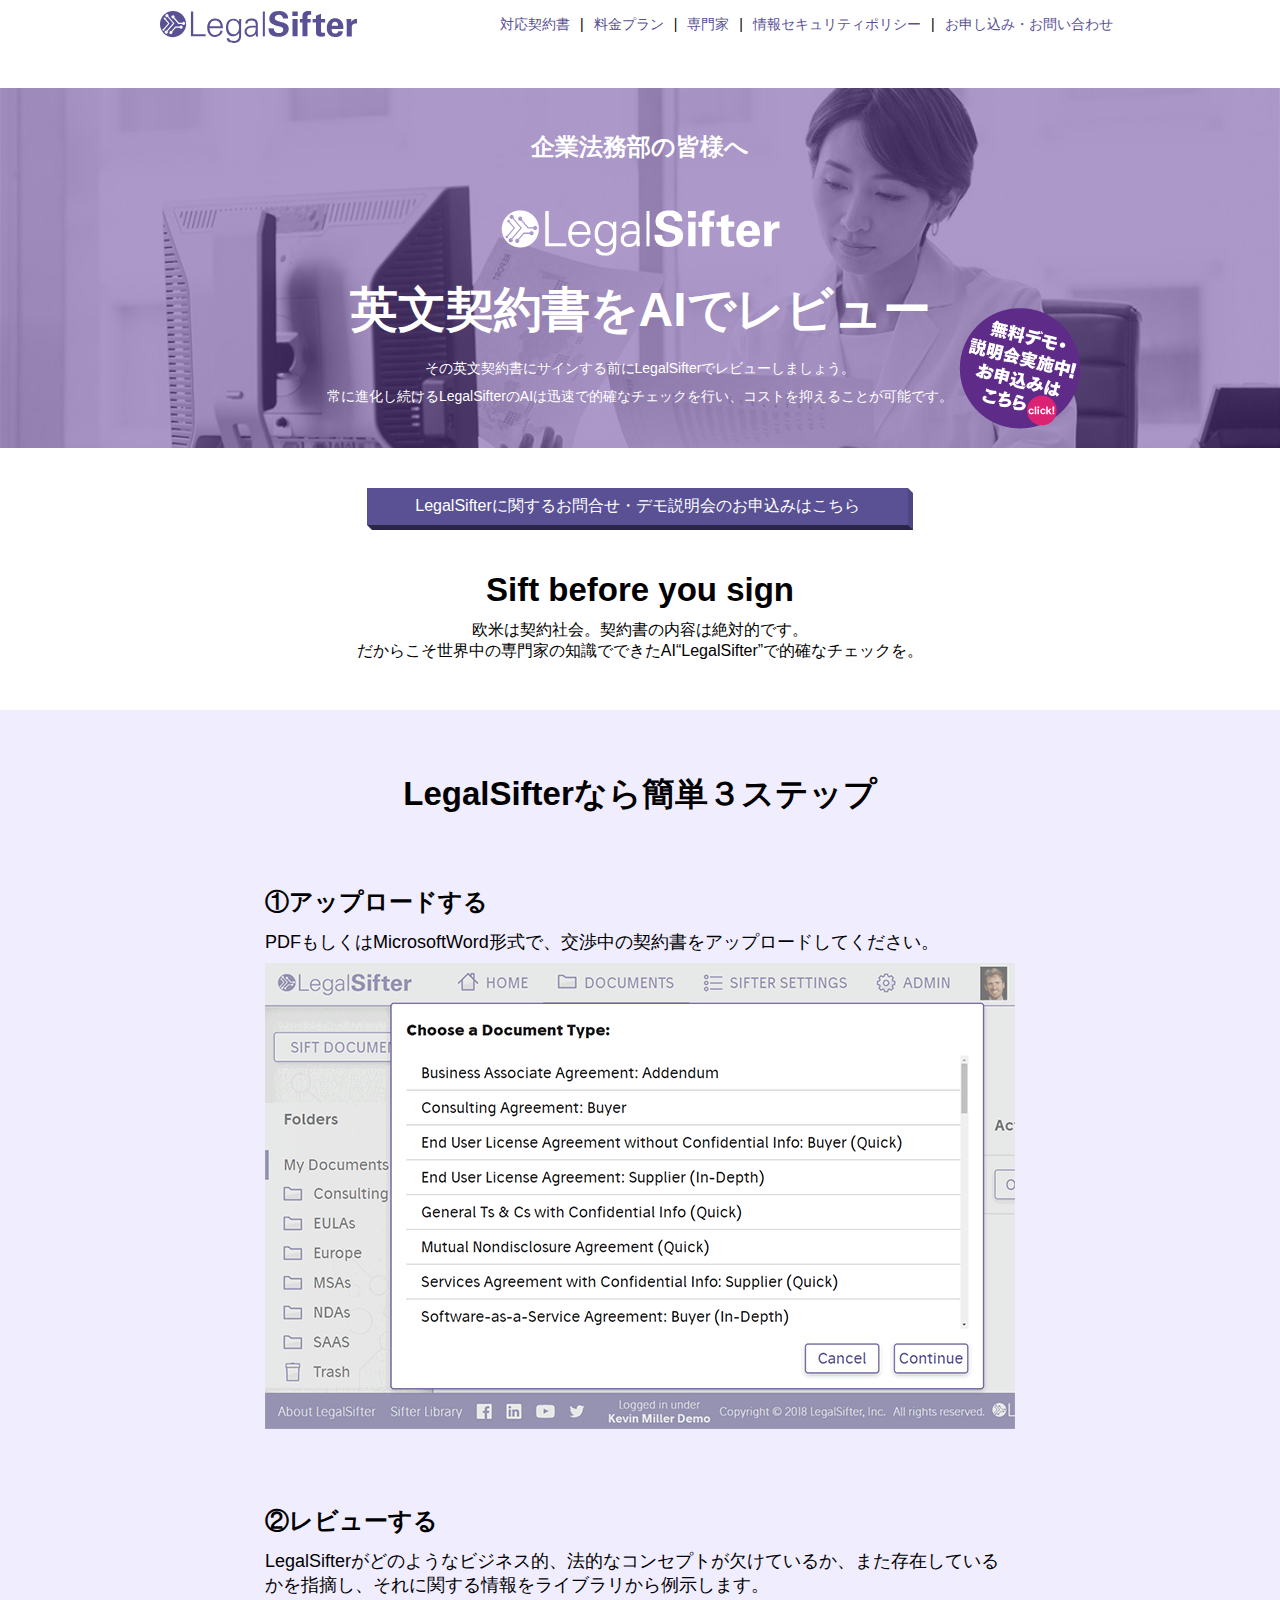
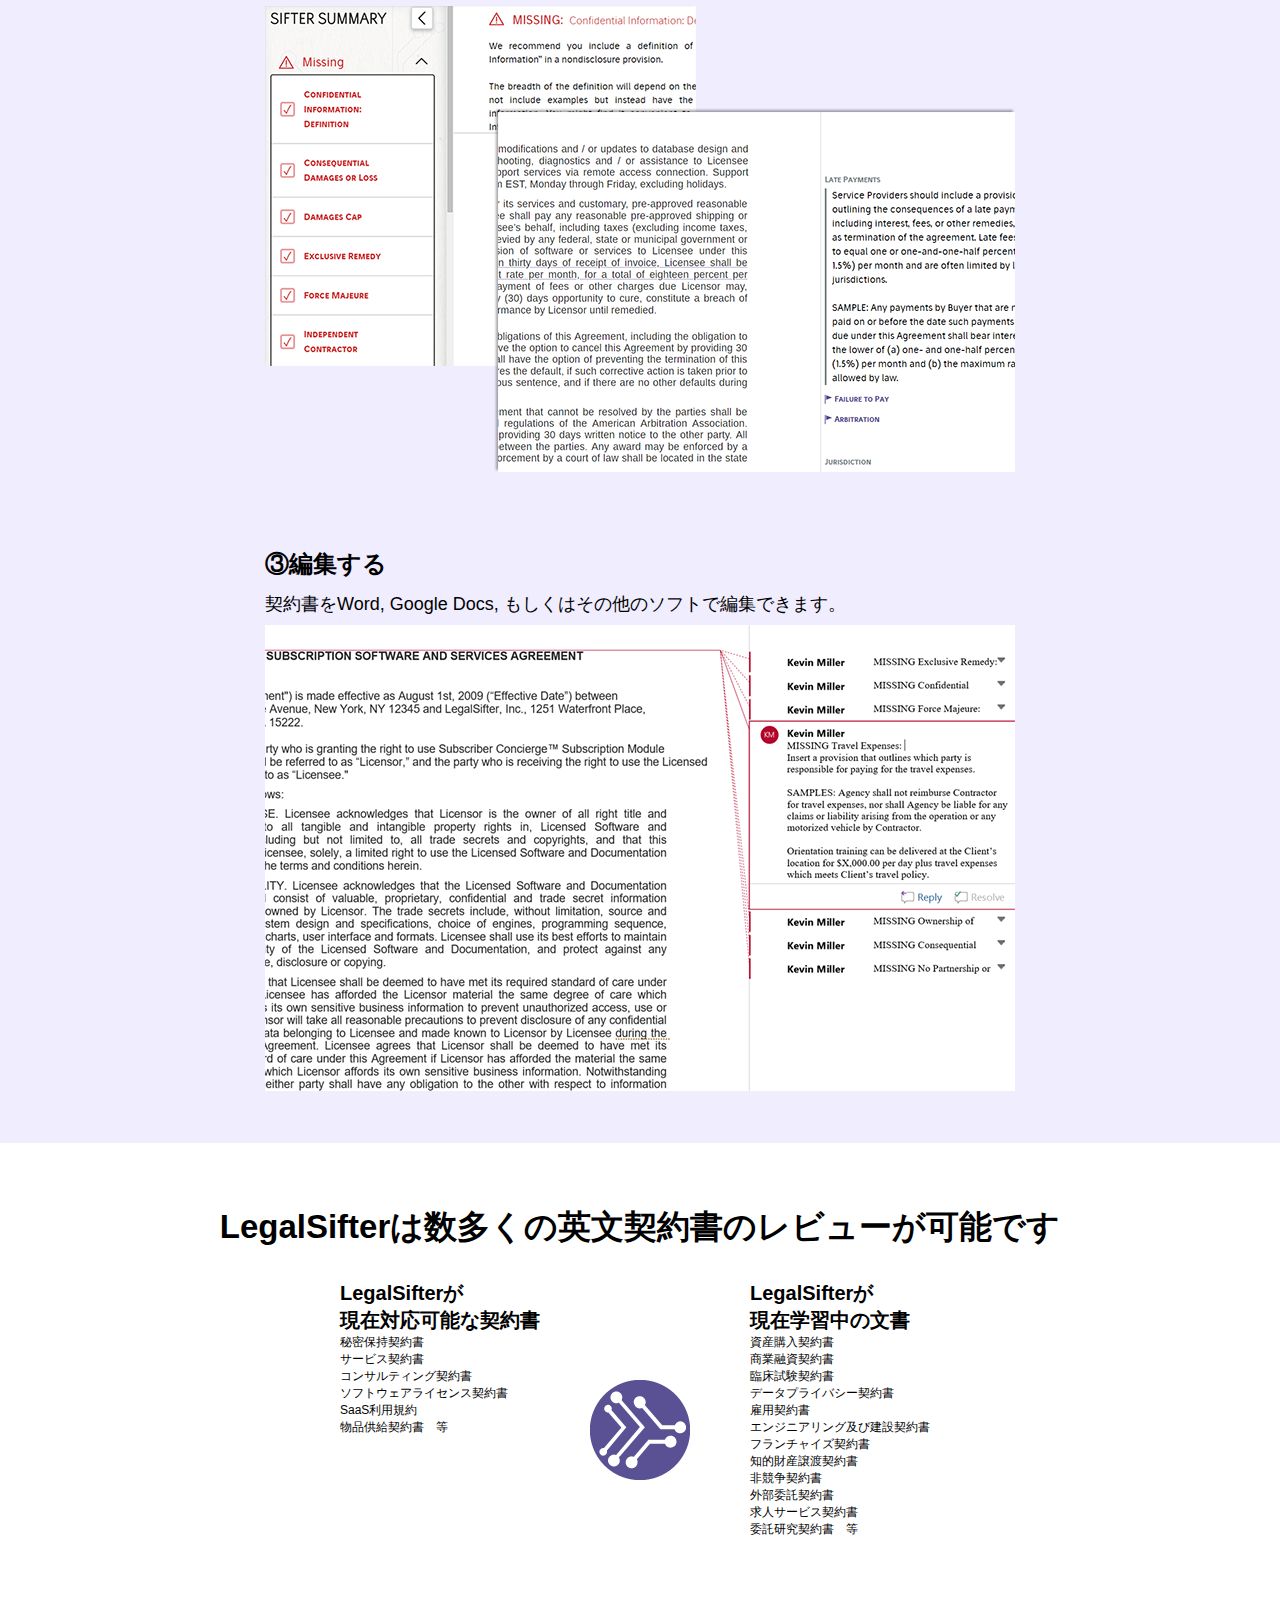
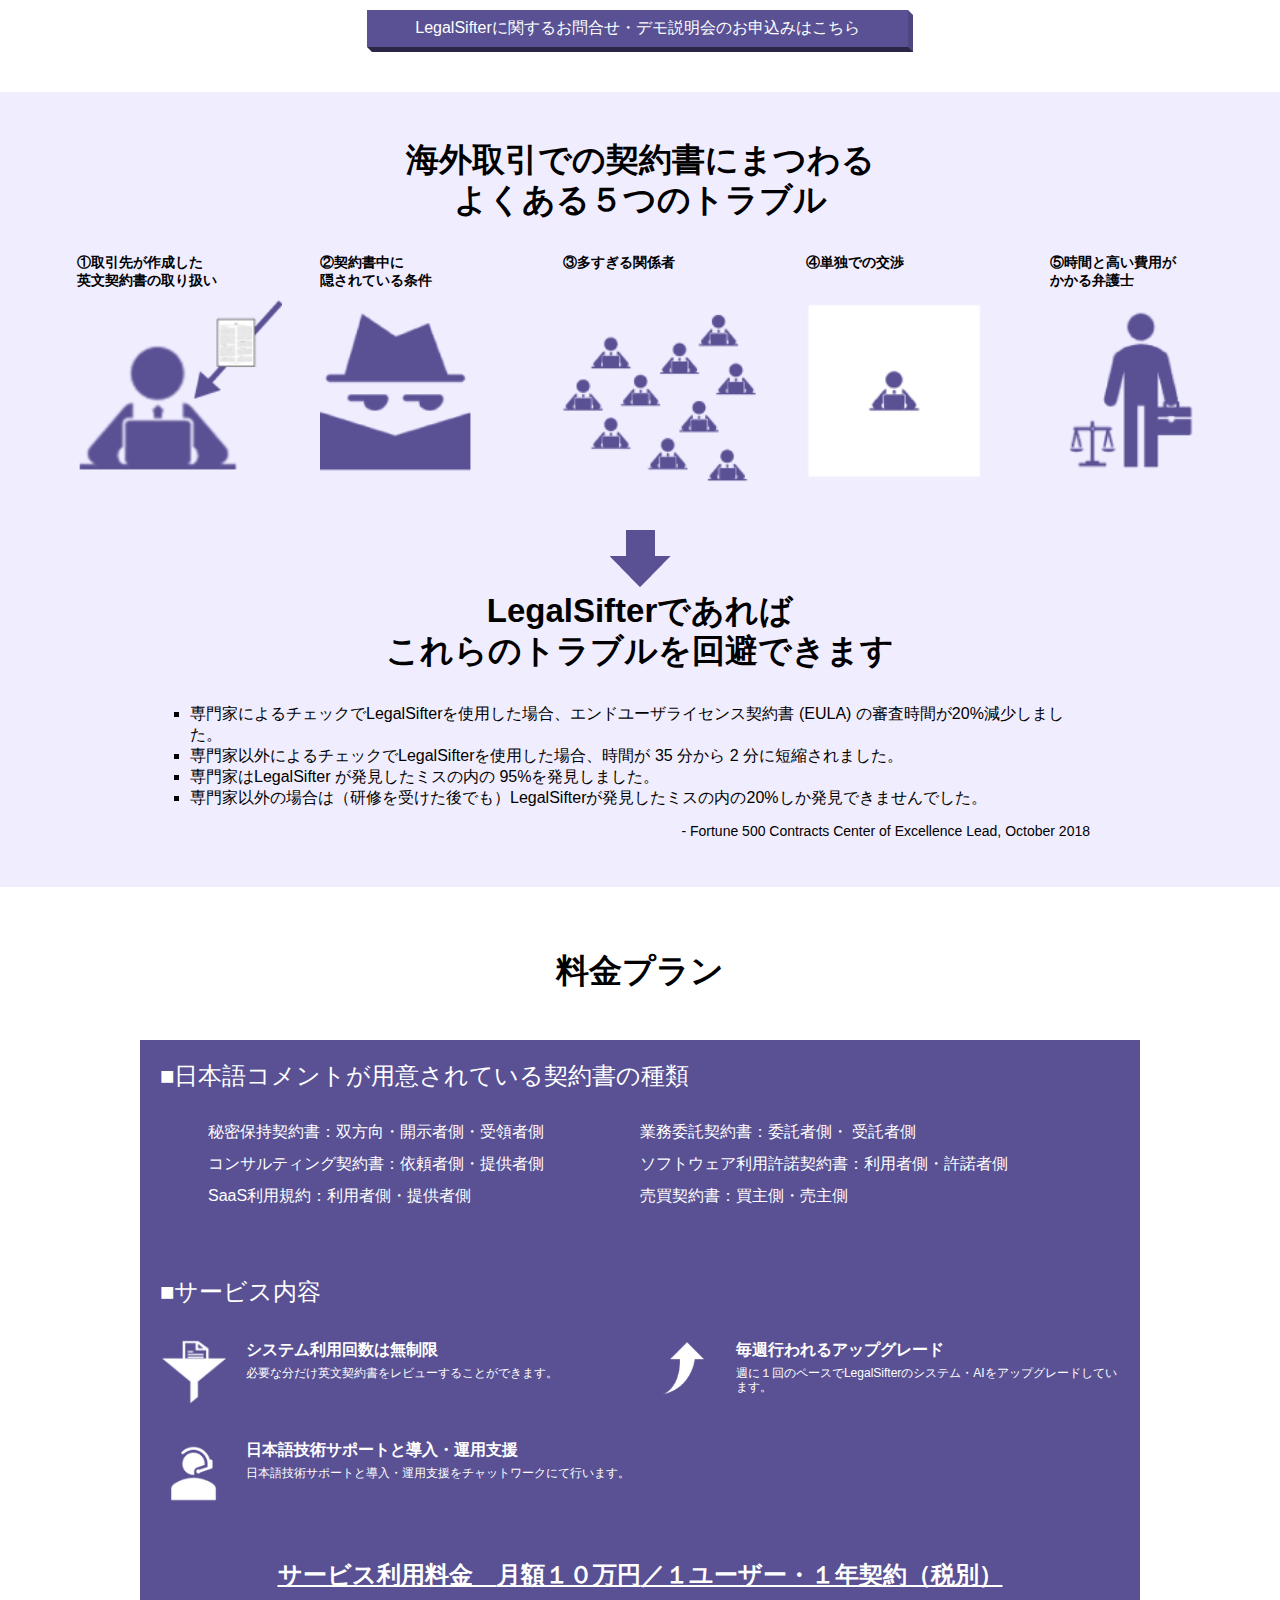
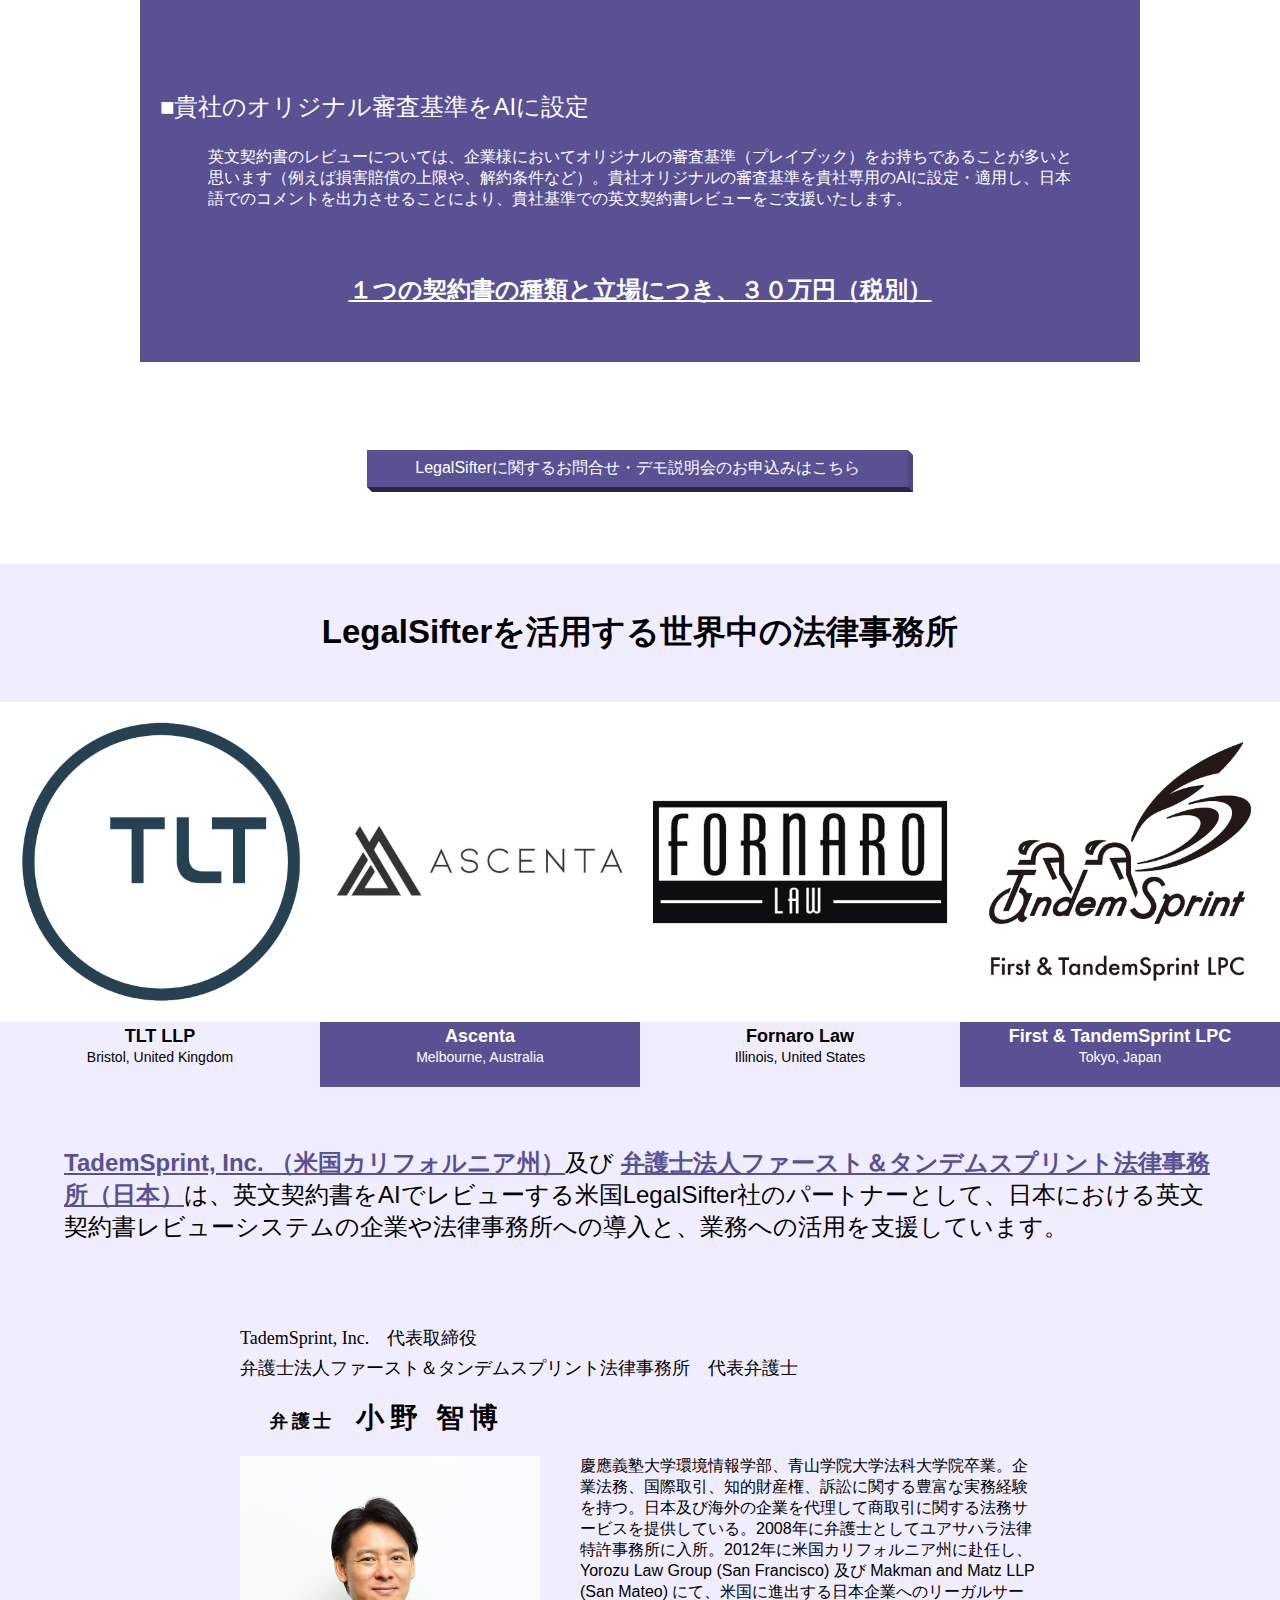
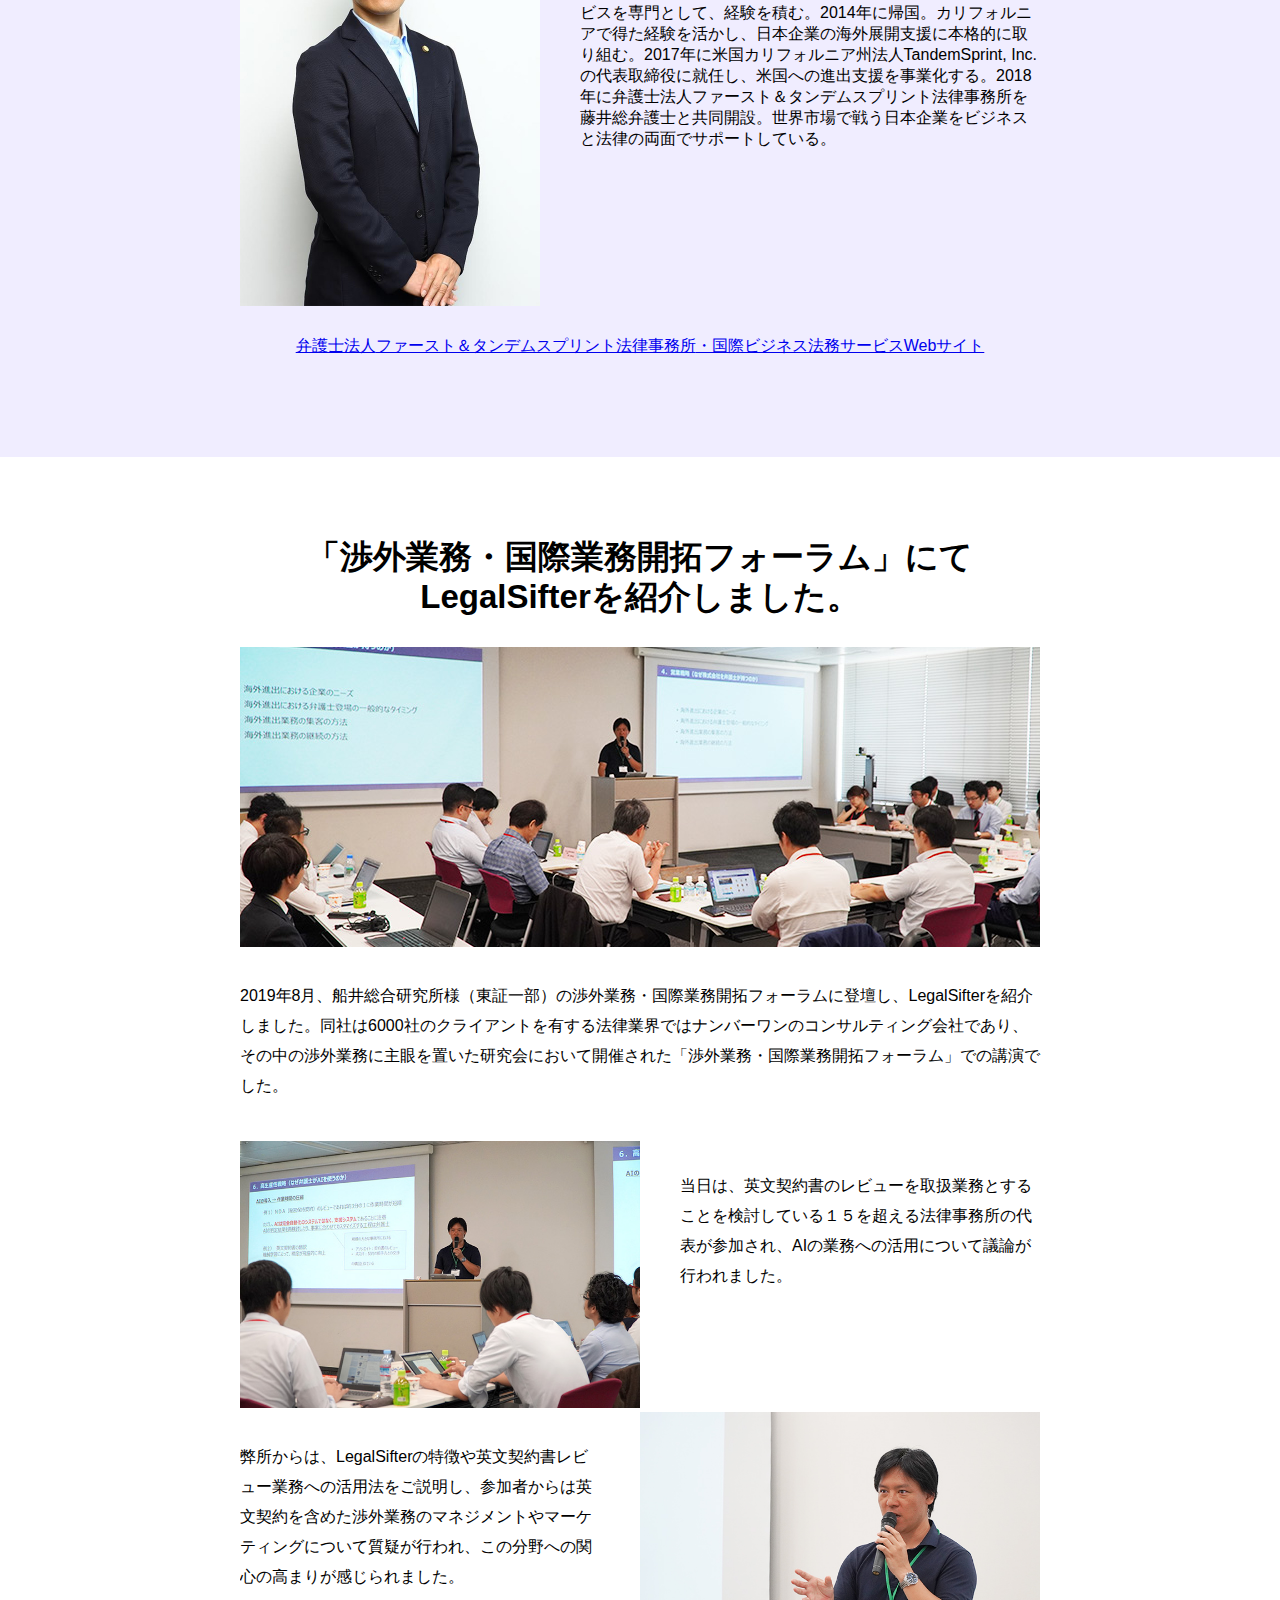
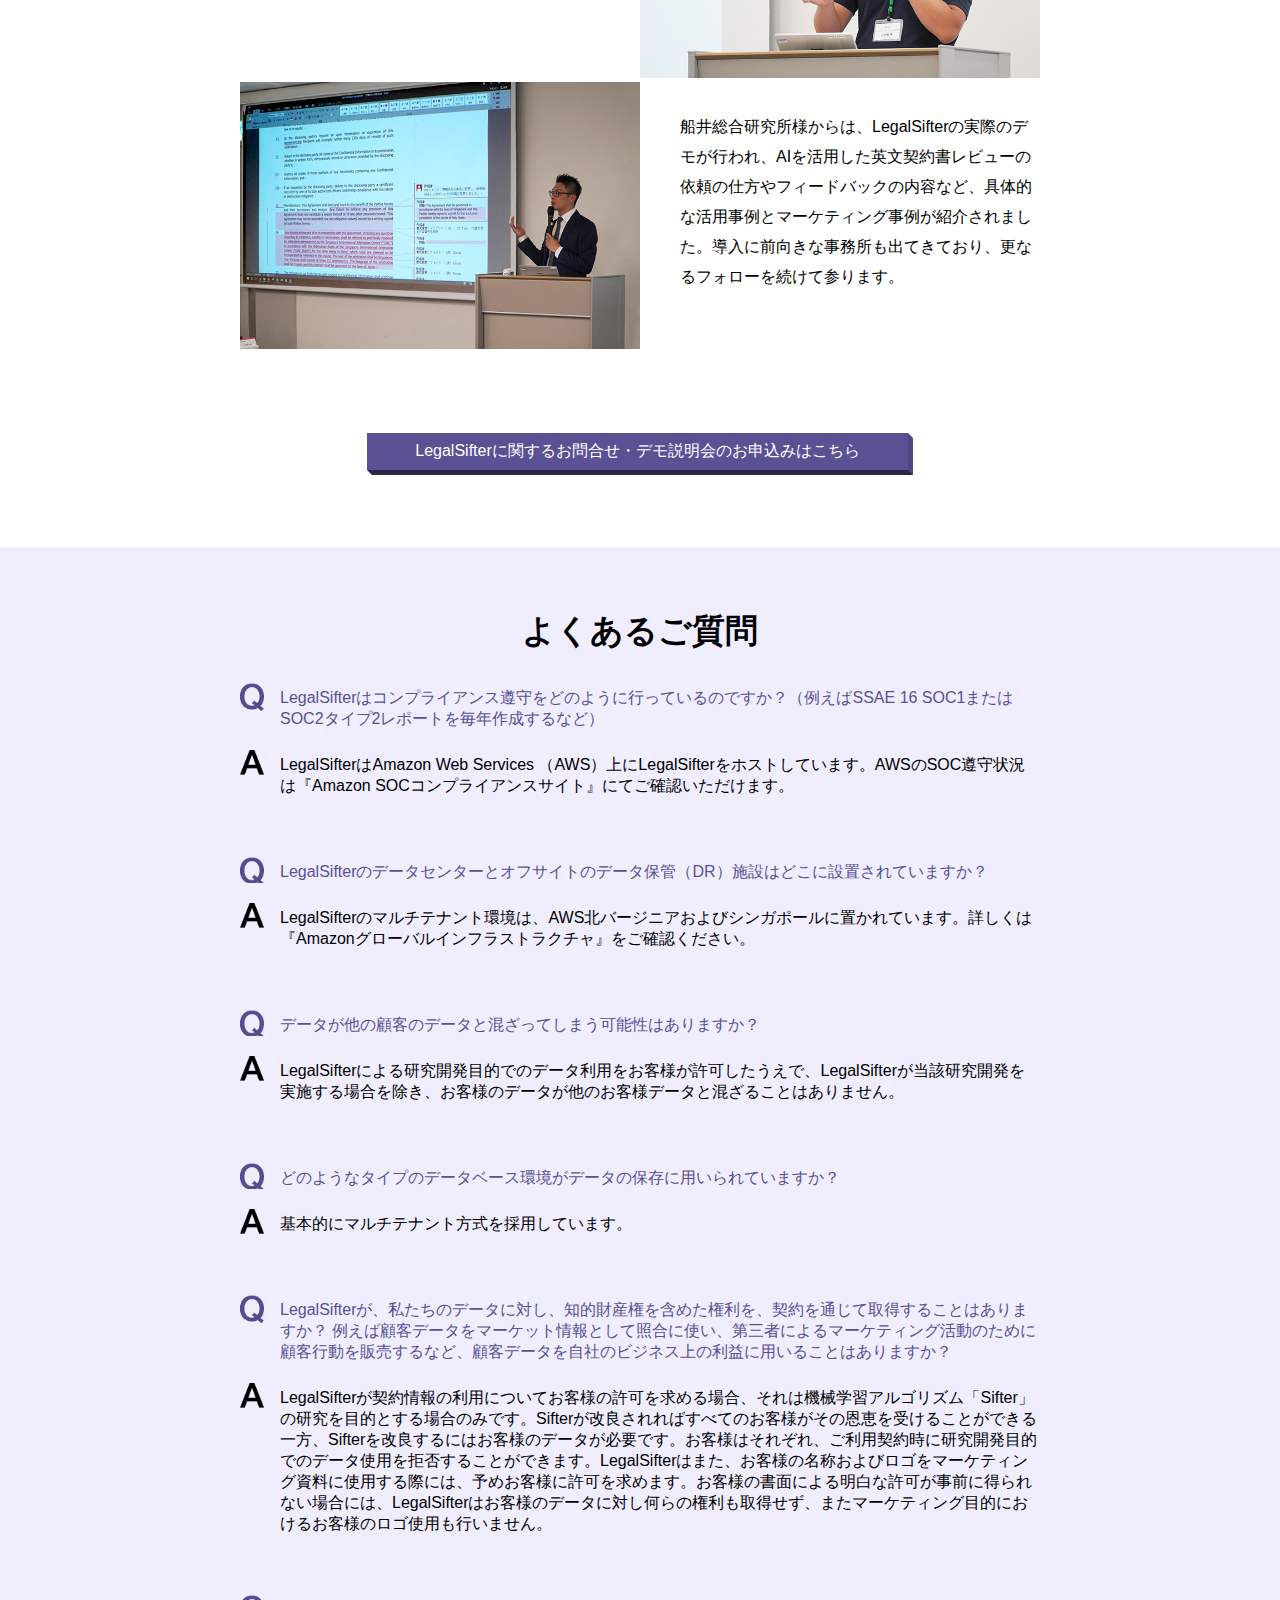
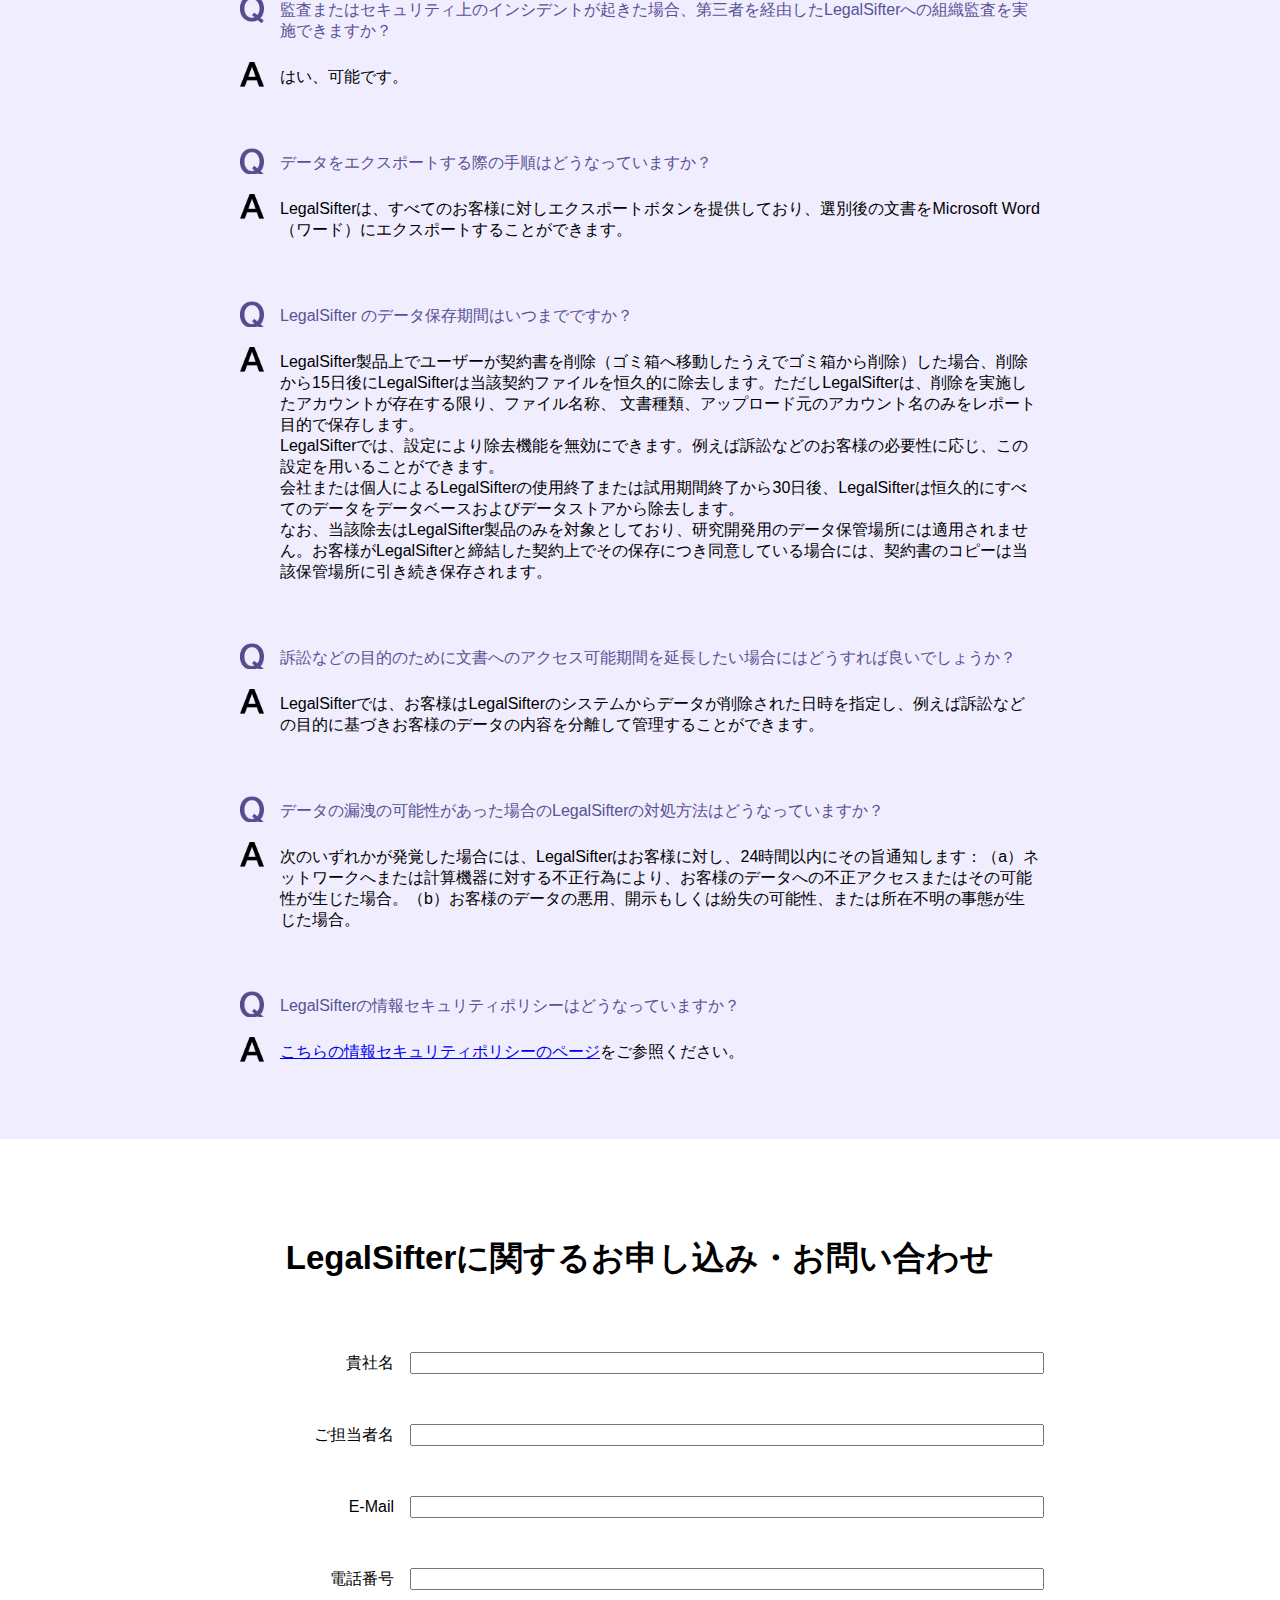
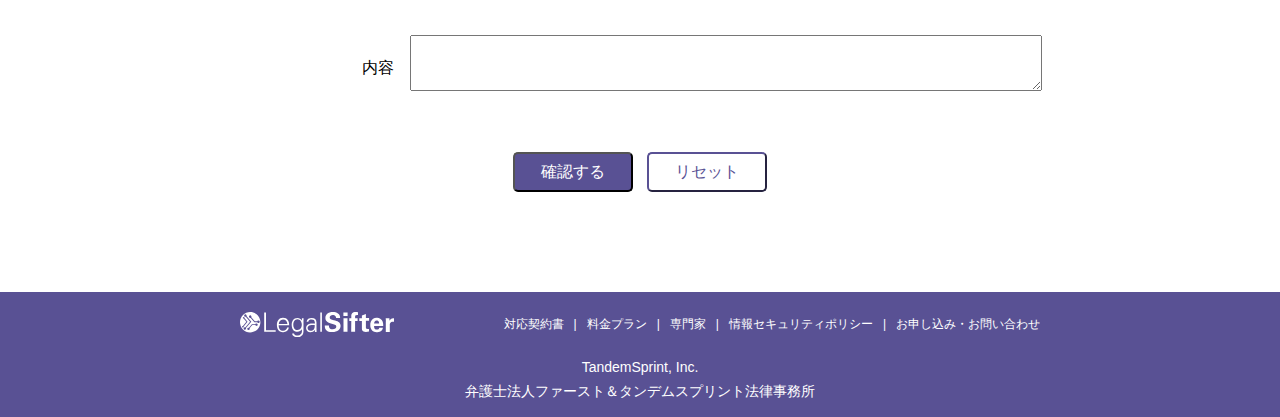
==== index.html @ 51adb74f "ファーストコミット" ====
<!doctype html>
<html>

<head>
	<meta charset="UTF-8">
	<title>LegalSifter</title>
	<!-- Google Tag Manager -->
	<script>
		(function(w, d, s, l, i) {
			w[l] = w[l] || [];
			w[l].push({
				'gtm.start': new Date().getTime(),
				event: 'gtm.js'
			});
			var f = d.getElementsByTagName(s)[0],
				j = d.createElement(s),
				dl = l != 'dataLayer' ? '&l=' + l : '';
			j.async = true;
			j.src = 'https://www.googletagmanager.com/gtm.js?id=' + i + dl;
			f.parentNode.insertBefore(j, f);
		})(window, document, 'script', 'dataLayer', 'GTM-5QKWCSV');
	</script>
	<!-- End Google Tag Manager -->
	<meta name="viewport" content="width=device-width,initial-scale=1.0">
	<meta name="Description" content="LegalSifterは英文契約書をレビューするAIシステムです。">
	<meta name="Keywords" content="LegalSifter,英文契約書,レビュー,AI">
	<link rel="stylesheet" type="text/css" href="http://yui.yahooapis.com/3.18.1/build/cssreset/cssreset-min.css">
	<link rel="stylesheet" type="text/css" href="css/reset.css">
	<link rel="stylesheet" type="text/css" href="css/legalsifter.css">
	<script src="//code.jquery.com/jquery-1.11.3.min.js"></script>
	<script>
		$(function() {
			$('.menu').on('click', function() {
				$(this).toggleClass('active');
				$("#nav").toggleClass('active');
			})
		})
		$(function() {
			$('#nav a').on('click', function() {
				$('#nav').toggleClass('active');
				$(".menu").toggleClass('active');
			})
		});
	</script>
	<script>
		$(document).ready(function() {
			var pagetop = $('.pagetop');
			$(window).scroll(function() {
				if ($(this).scrollTop() > 70) {
					pagetop.fadeIn();
				} else {
					pagetop.fadeOut();
				}
			});
			pagetop.click(function() {
				$('body, html').animate({
					scrollTop: 0
				}, 500);
				return false;
			});
		});
	</script>
	<script>
		/*スムーズスクロール*/
		$(function() {
			// #で始まるアンカーをクリックした場合に処理
			$('a[href^=#]').click(function() {
				// スクロールの速度
				var speed = 1000; // ミリ秒
				// アンカーの値取得
				var href = $(this).attr("href");
				// 移動先を取得
				var target = $(href == "#" || href == "" ? 'html' : href);
				// 移動先を数値で取得
				var position = target.offset().top;
				// スムーススクロール
				$('body,html').animate({
					scrollTop: position
				}, speed, 'swing');
				return false;
			});
		});
	</script>
</head>

<body>
	<!-- Google Tag Manager (noscript) -->
	<noscript><iframe src="https://www.googletagmanager.com/ns.html?id=GTM-5QKWCSV" height="0" width="0" style="display:none;visibility:hidden"></iframe></noscript>
	<!-- End Google Tag Manager (noscript) -->
	<div class="PCmenu">
		<a href="#">
			<h1>
				<svg version="1.1" xmlns="http://www.w3.org/2000/svg" xmlns:xlink="http://www.w3.org/1999/xlink" x="0px" y="0px" width="197.285px" height="32px" viewBox="276.558 143.96 197.285 32" enable-background="new 276.558 143.96 197.285 32" xml:space="preserve">
					<g>
						<path fill="#595194" d="M307.493,169.288v-24.827h2.271v22.791h12.453v2.036H307.493z" />
						<path fill="#595194" d="M326.133,161.145c0,3.681,1.723,6.812,5.952,6.812c2.428-0.078,4.464-1.725,4.934-4.15h2.193
		c-0.626,3.76-4.072,6.344-7.832,6.03c-5.169,0-7.597-4.465-7.597-9.164c0-4.699,2.584-9.163,7.753-9.163
		c5.796,0,7.989,4.229,7.989,9.635H326.133L326.133,161.145z M337.254,159.264c-0.235-3.368-2.036-5.874-5.639-5.874
		c-3.603,0-5.169,2.819-5.404,5.874H337.254z" />
						<path fill="#595194" d="M355.738,151.979h2.115c0,1.175-0.157,2.585-0.157,3.917v10.417c0,3.445,0.157,7.049-3.681,8.851
		c-1.253,0.627-2.584,0.86-3.916,0.783c-3.211,0-6.814-1.097-6.814-4.621h2.271c0.235,2.036,2.663,2.741,4.855,2.741
		c2.741,0.078,5.091-2.036,5.248-4.777v-3.211c-1.175,2.036-3.29,3.211-5.639,3.211c-5.169,0-7.44-3.994-7.44-8.693
		c0-4.699,2.115-9.007,7.362-9.007c2.35,0,4.464,1.175,5.717,3.211v-0.157L355.738,151.979L355.738,151.979z M350.099,153.311
		c-3.759,0-5.326,3.759-5.326,6.971c0,3.212,1.566,6.97,5.404,6.97c3.838,0,5.482-3.682,5.482-7.049c0-3.368-1.88-6.813-5.561-6.813
		L350.099,153.311L350.099,153.311z" />
						<path fill="#595194" d="M372.263,157.149c-0.235-2.82-1.566-3.759-4.073-3.759c-2.193,0-3.994,0.626-4.229,2.976h-2.193
		c0.548-3.524,3.211-4.856,6.5-4.856c3.837,0,6.187,1.723,6.109,5.717v8.224c0,1.331,0.078,2.74,0.157,3.915h-2.115v-2.584
		l-0.079,0.233c-1.253,1.803-3.211,2.82-5.404,2.82c-2.898,0.234-5.561-1.88-5.795-4.855c-0.235-2.429,1.253-4.7,3.524-5.482
		c2.271-1.018,5.326-0.626,7.832-0.783L372.263,157.149z M367.094,167.879c4.464,0,5.326-3.76,5.169-7.361
		c-2.898,0.078-9.085-0.471-9.085,3.916c0,1.879,1.566,3.445,3.446,3.445H367.094z" />
						<path fill="#595194" d="M381.427,169.288h-2.036v-24.827h2.036V169.288z" />
						<path fill="#595194" d="M390.512,161.378c-0.392,2.192,1.098,4.308,3.289,4.699c0.393,0.078,0.783,0.078,1.254,0
		c2.897,0,4.776-1.331,4.776-3.446c0-2.113-1.566-2.584-4.776-3.367c-5.953-1.488-9.164-3.211-9.164-7.519
		c0-4.307,2.897-7.753,9.868-7.753c2.819-0.235,5.562,0.862,7.52,2.898c1.019,1.332,1.487,2.976,1.41,4.621h-5.17
		c0.078-2.036-1.565-3.759-3.604-3.837h-0.47c-2.506,0-4.072,1.331-4.072,3.368c0,2.271,1.801,2.741,5.404,3.603
		c4.307,1.018,8.536,2.193,8.536,7.048c0,4.465-3.76,8.066-10.573,8.066c-9.555,0-9.555-6.107-9.633-8.535L390.512,161.378
		L390.512,161.378z" />
						<path fill="#595194" d="M408.916,144.461h5.404v4.464h-5.404V144.461z M409.073,151.979h5.091v17.309h-5.091V151.979z" />
						<path fill="#595194" d="M419.02,155.583h-2.584v-3.603h2.584v-2.428c0-3.054,1.02-5.561,5.952-5.561
		c0.939,0,1.803,0.078,2.741,0.157v3.524c-0.312-0.079-0.705-0.079-1.097-0.079c-2.584,0-2.584,1.332-2.584,2.271v2.036h3.211v3.603
		h-3.211v13.784h-5.014L419.02,155.583L419.02,155.583z" />
						<path fill="#595194" d="M441.653,169.055c-1.253,0.391-2.584,0.547-3.994,0.547c-5.091,0-5.091-3.211-5.091-4.699v-9.477h-3.367
		v-3.446h3.289v-3.368l5.091-1.879v5.169h4.151v3.446h-4.151v7.832c0,1.566,0,2.584,2.271,2.584c0.549,0,1.176,0,1.724-0.078
		L441.653,169.055z" />
						<path fill="#595194" d="M448.232,161.927c0,1.097,0,4.62,3.523,4.62c1.488,0.078,2.819-0.939,3.055-2.428h4.62
		c-0.078,1.41-0.626,2.74-1.564,3.76c-1.646,1.487-3.838,2.191-6.109,2.036c-2.271,0.078-4.464-0.705-6.107-2.192
		c-1.566-1.881-2.43-4.309-2.271-6.813c-0.235-3.211,1.097-6.266,3.603-8.224c1.41-0.94,3.134-1.488,4.855-1.41
		c2.977-0.157,5.718,1.566,7.049,4.229c0.861,2.037,1.253,4.151,1.02,6.344L448.232,161.927z M454.654,158.715
		c0-0.783,0-3.916-3.055-3.916c-2.271,0-3.211,1.879-3.29,3.916H454.654L454.654,158.715z" />
						<path fill="#595194" d="M463.27,156.209c0-0.861-0.155-3.368-0.233-4.308h4.776l0.078,3.368c0.627-1.488,1.802-3.603,5.952-3.368
		v4.621c-5.169-0.47-5.481,2.193-5.481,4.308v8.536h-5.092V156.209L463.27,156.209z" />
						<path fill="#595194" d="M302.716,157.07c0,7.206-5.874,13.079-13.079,13.079c-7.205,0-13.079-5.795-13.079-13.079
		c0-7.205,5.874-13.079,13.079-13.079C296.842,143.991,302.716,149.865,302.716,157.07z M292.3,160.673h3.837
		c0.313,0.862,1.175,1.254,2.036,0.94c0.862-0.313,1.253-1.175,0.94-2.037c-0.313-0.862-1.175-1.253-2.036-0.94
		c-0.47,0.157-0.783,0.548-0.94,0.94h-4.308l-3.837,4.464c-0.783-0.313-1.723,0.078-2.037,0.938
		c-0.313,0.783,0.079,1.725,0.94,2.037c0.783,0.312,1.723-0.078,2.037-0.939c0.156-0.471,0.156-0.939-0.079-1.331
		C288.854,164.746,292.299,160.673,292.3,160.673z M290.968,156.366l-6.109-7.127c0.392-0.783,0.078-1.723-0.705-2.115
		c-0.783-0.392-1.723-0.078-2.115,0.705c-0.392,0.783-0.078,1.723,0.705,2.114c0.392,0.235,0.94,0.235,1.332,0l5.482,6.344
		l-6.188,7.283c-0.861-0.312-1.723,0.156-2.036,0.939c-0.313,0.861,0.157,1.723,0.94,2.036c0.861,0.313,1.723-0.155,2.036-0.938
		c0.157-0.471,0.078-0.94-0.157-1.332L290.968,156.366z M286.112,156.366l-3.916-4.542c0.235-0.548-0.078-1.097-0.548-1.332
		c-0.548-0.157-1.096,0.079-1.331,0.626c-0.235,0.548,0.078,1.097,0.548,1.332c0.156,0.078,0.313,0.078,0.47,0.078l3.368,3.916
		l-4.542,5.326c-0.548-0.078-1.097,0.313-1.175,0.861c-0.078,0.549,0.313,1.098,0.861,1.176c0.548,0.078,1.097-0.312,1.175-0.861
		v-0.471L286.112,156.366z M298.722,155.817h-3.211l-4.542-5.247c0.392-0.783,0.157-1.723-0.626-2.193
		c-0.783-0.392-1.723-0.156-2.193,0.626c-0.47,0.784,0,1.88,0.705,2.271c0.392,0.235,0.94,0.235,1.332,0.078l4.777,5.561h3.681
		c0.313,0.861,1.175,1.253,2.036,0.939c0.861-0.313,1.253-1.175,0.94-2.036s-1.175-1.253-2.037-0.94
		C299.27,155.034,298.878,155.426,298.722,155.817" />
					</g>
				</svg>
			</h1>
		</a>
		<div id="PCnav">
			<ul>
				<li><a href="#anker1">対応契約書</a></li>
				<li>|</li>
				<li><a href="#anker2">料金プラン</a></li>
				<li>|</li>
				<li><a href="#anker3">専門家</a></li>
				<li>|</li>
				<li><a href="policy.html">情報セキュリティポリシー</a></li>
				<li>|</li>
				<li><a href="#anker4">お申し込み・お問い合わせ</a></li>
			</ul>
		</div>
	</div>
	<div class="fullscreenmenu">
		<div id="nav">
			<ul>
				<li><a href="index.html"><img src="img/overlayMenuHeader.png" alt="LegalSifter" width="100%"></a></li>
				<li><a href="#anker1">対応契約書</a></li>
				<li><a href="#anker2">料金プラン</a></li>
				<li><a href="#anker3">専門家</a></li>
				<li><a href="policy.html">情報セキュリティポリシー</a></li>
				<li><a href="#anker4">お申し込み・お問い合わせ</a></li>
			</ul>
		</div>
	</div>
	<div class="menu">
		<span></span>
		<span></span>
		<span></span>
	</div>


	<div class="topimg-wrap">
		<img src="img/topimg.jpg" class="width100" alt="">
		<p class="top-client">企業法務部の皆様へ</p>
		<p class="top-logo"><img src="img/logo-whiteh45.png" alt=""></p>
		<p class="top-catch">英文契約書をAIでレビュー</p>
		<p class="top-lead">その英文契約書にサインする前に<br class="SPbr">LegalSifterでレビューしましょう。<br>常に進化し続けるLegalSifterのAIは<br class="SPbr">迅速で的確なチェックを行い、<br class="SPbr">コストを抑えることが可能です。</p>
		<p class="top-click"><a href="#anker4"><img src="img/top-click.png" alt="LegalSifterに関するお問合せ・デモ説明会のお申込みはこちら"></a></p>
	</div>

	<div class="btn-wrap">
		<a href="#anker4" class="btn-square-slant">LegalSifterに関するお問合せ・デモ説明会のお申込みはこちら</a>
	</div>

	<div class="secondcopy mgn-btm3em">
		<p class="catchfont mgn-btm03em">Sift before you sign</p>
		<p>欧米は契約社会。契約書の内容は絶対的です。<br>
			だからこそ世界中の専門家の知識でできたAI<br class="SPbr">“LegalSifter”で的確なチェックを。</p>
	</div>

	<div class="block03 pdg-top4em pdg-btm3em">
		<p class="catchfont mgn-btm03em">LegalSifterなら簡単３ステップ</p>
		<div class="b3__inner">
			<div class="komidashi">①アップロードする</div>
			<div class="setsumei">PDFもしくはMicrosoftWord形式で、交渉中の契約書をアップロードしてください。</div>
			<img src="img/wind-sift.png" alt="">

			<div class="komidashi">②レビューする</div>
			<div class="setsumei">LegalSifterがどのようなビジネス的、法的なコンセプトが欠けているか、また存在しているかを指摘し、それに関する情報をライブラリから例示します。</div>
			<img src="img/wind-miss.png" alt="">

			<div class="komidashi">③編集する</div>
			<div class="setsumei">契約書をWord, Google Docs, もしくはその他のソフトで編集できます。</div>
			<img src="img/wind-edit.png" alt="">
		</div>
	</div>

	<div class="block04 pdg-top4em pdg-btm2em" id="anker1">
		<p class="catchfont mgn-btm1em">LegalSifterは数多くの<br class="SPbr">英文契約書のレビューが可能です</p>
		<div class="overflow">
			<div class="threebox2-L"><span class="komidashi">LegalSifterが<br>現在対応可能な契約書</span><br>
				秘密保持契約書<br>
				サービス契約書<br>
				コンサルティング契約書<br>
				ソフトウェアライセンス契約書<br>
				SaaS利用規約<br>
				物品供給契約書　等
			</div>
			<div class="threebox2-C"><img src="img/mark_h100.png" alt=""></div>
			<div class="threebox2-R"><span class="komidashi">LegalSifterが<br>現在学習中の文書</span><br>
				資産購入契約書<br>
				商業融資契約書<br>
				臨床試験契約書<br>
				データプライバシー契約書<br>
				雇用契約書<br>
				エンジニアリング及び建設契約書<br>
				フランチャイズ契約書<br>
				知的財産譲渡契約書<br>
				非競争契約書<br>
				外部委託契約書<br>
				求人サービス契約書<br>
				委託研究契約書　等
			</div>
		</div>
	</div>

	<div class="btn-wrap">
		<a href="#anker4" class="btn-square-slant">LegalSifterに関するお問合せ・デモ説明会のお申込みはこちら</a>
	</div>

	<div class="block05 pdg-top3em pdg-btm3em">
		<p class="catchfont mgn-btm1em">海外取引での契約書にまつわる<br>よくある５つのトラブル</p>
		<div class="overflow">
			<div class="fivebox1">①取引先が作成した<br>英文契約書の取り扱い<br><img src="img/trouble-01.png" alt=""></div>
			<div class="fivebox2">②契約書中に<br>隠されている条件<br><img src="img/trouble-02.png" alt=""></div>
			<div class="fivebox3">③多すぎる関係者<br><br><img src="img/trouble-03.png" alt=""></div>
			<div class="fivebox4">④単独での交渉<br><br><img src="img/trouble-04.png" alt=""></div>
			<div class="fivebox5">⑤時間と高い費用が<br>かかる弁護士<br><img src="img/trouble-05.png" alt=""></div>
		</div>
		<div class="arrow pdg-top2em"><img src="img/arrow.png" alt=""></div>
		<p class="catchfont mgn-btm1em">LegalSifterであれば<br>これらのトラブルを回避できます</p>
		<div class="list-block05">
			<ul>
				<li>専門家によるチェックでLegalSifterを使用した場合、エンドユーザライセンス契約書 (EULA) の審査時間が20%減少しました。</li>
				<li>専門家以外によるチェックでLegalSifterを使用した場合、時間が 35 分から 2 分に短縮されました。</li>
				<li>専門家はLegalSifter が発見したミスの内の 95%を発見しました。</li>
				<li>専門家以外の場合は（研修を受けた後でも）LegalSifterが発見したミスの内の20%しか発見できませんでした。</li>
			</ul>
		</div>
		<div class="list-caption pdg-top1em">- Fortune 500 Contracts Center of Excellence Lead, <br class="SPbr">October 2018</div>
	</div>



	<div class="block06 pdg-top4em pdg-btm3em" id="anker2">
		<p class="catchfont mgn-btm15em">料金プラン</p>
		<div class="plandetail">

			<p class="planservice pdg-btm1em">■日本語コメントが用意されている契約書の種類</p>
			<div class="overflow planfloatbox">
				<div class="flotL planfloat">
					秘密保持契約書：双方向・開示者側・受領者側
				</div>
				<div class="flotL planfloat">
					業務委託契約書：委託者側・ 受託者側
				</div>
				<div class="flotL planfloat">
					コンサルティング契約書：依頼者側・提供者側
				</div>
				<div class="flotL planfloat">
					ソフトウェア利用許諾契約書：利用者側・許諾者側
				</div>
				<div class="flotL planfloat">
					SaaS利用規約：利用者側・提供者側
				</div>
				<div class="flotL planfloat">
					売買契約書：買主側・売主側
				</div>
			</div>

			<p class="planservice pdg-top2em">■サービス内容</p>
			<div class="overflow">
				<div class="planilloption mgn-r2">
					<img src="img/ess-sift.png" alt="">
				</div>
				<div class="plantextoption mgn-r2">
					<p class="planbold">システム利用回数は無制限</p>
					<p class="plancaption">必要な分だけ英文契約書をレビューすることができます。</p>
				</div>
				<div class="planilloption mgn-r2">
					<img src="img/ess-upgrade.png" alt="">
				</div>
				<div class="plantextoption">
					<p class="planbold">毎週行われるアップグレード</p>
					<p class="plancaption">週に１回のペースでLegalSifterのシステム・AIをアップグレードしています。</p>
				</div>
			</div>
			<div class="overflow">
				<div class="planilloption mgn-r2">
					<img src="img/ess-tech.png" alt="">
				</div>
				<div class="plantextoption mgn-r2">
					<p class="planbold">日本語技術サポートと導入・運用支援</p>
					<p class="plancaption">日本語技術サポートと導入・運用支援をチャットワークにて行います。</p>
				</div>
			</div>
			<p class="plan__price pdg-btm2em pdg-top2em">サービス利用料金　<br class="SPbr">月額１０万円<br class="SPbr">／１ユーザー・１年契約（税別）</p>

		</div>
		<div class="plandetail">
			<p class="planservice pdg-btm1em">■貴社のオリジナル審査基準をAIに設定</p>
			<div class="plan__original_ai_box">
				英文契約書のレビューについては、企業様においてオリジナルの審査基準（プレイブック）をお持ちであることが多いと思います（例えば損害賠償の上限や、解約条件など）。貴社オリジナルの審査基準を貴社専用のAIに設定・適用し、日本語でのコメントを出力させることにより、貴社基準での英文契約書レビューをご支援いたします。
			</div>
			<p class="plan__price pdg-btm1em pdg-top2em">１つの契約書の種類と立場につき、<br class="SPbr">３０万円（税別）</p>
		</div>
	</div>

	<div class="btn-wrap pdg-btm2em">
		<a href="#anker4" class="btn-square-slant">LegalSifterに関するお問合せ・デモ説明会のお申込みはこちら</a>
	</div>

	<div class="block07 pdg-top3em" id="anker3">
		<p class="catchfont pdg-btm15em">LegalSifterを活用する<br class="SPbr">世界中の法律事務所</p>
		<div class="overflow">
			<div class="prof">
				<img src="img/logo-tlt.png">
				<p class="profname">TLT LLP</p>
				<p class="proftext">Bristol, United Kingdom</p>
			</div>
			<div class="prof2">
				<img src="img/logo-ascenta.png">
				<p class="profname">Ascenta</p>
				<p class="proftext">Melbourne, Australia</p>
			</div>
			<div class="prof3">
				<img src="img/logo-fernaro.png">
				<p class="profname">Fornaro Law</p>
				<p class="proftext">Illinois, United States</p>
			</div>
			<div class="prof4">
				<a href="https://pm-lawyer.com/service/contract-negotiation/english-agreement/" target="_blank"><img src="img/logo-fts.png"></a>
				<p class="profname">First & TandemSprint LPC</p>
				<p class="proftext">Tokyo, Japan</p>
			</div>
		</div>
	</div>

	<div class="block08">
		<span class="block08bold"><a href="https://tandemsprint.com/" target="_blank">TademSprint, Inc. （米国カリフォルニア州）</a></span>及び <span class="block08bold"><a href="https://pm-lawyer.com/" target="_blank">弁護士法人ファースト＆タンデムスプリント法律事務所（日本）</a></span>は、英文契約書をAIでレビューする米国LegalSifter社のパートナーとして、日本における英文契約書レビューシステムの企業や法律事務所への導入と、業務への活用を支援しています。
		<div class="block08-second">
			<div id="eight2-lpc">
				TademSprint, Inc.　代表取締役<br>
				弁護士法人ファースト＆タンデムスプリント<br class="SPbr">法律事務所　代表弁護士
			</div>
			<div id="eight2-name"><span class="eight2-small">弁護士　</span>小野 智博</div>
			<div class="overflow">
				<div id="eight2-img"><img src="img/profile.jpg"></div>
				<div id="eight2-txt">
					慶應義塾大学環境情報学部、青山学院大学法科大学院卒業。企業法務、国際取引、知的財産権、訴訟に関する豊富な実務経験を持つ。日本及び海外の企業を代理して商取引に関する法務サービスを提供している。2008年に弁護士としてユアサハラ法律特許事務所に入所。2012年に米国カリフォルニア州に赴任し、 Yorozu Law Group (San Francisco) 及び Makman and Matz LLP (San Mateo) にて、米国に進出する日本企業へのリーガルサービスを専門として、経験を積む。2014年に帰国。カリフォルニアで得た経験を活かし、日本企業の海外展開支援に本格的に取り組む。2017年に米国カリフォルニア州法人TandemSprint, Inc.の代表取締役に就任し、米国への進出支援を事業化する。2018年に弁護士法人ファースト＆タンデムスプリント法律事務所を藤井総弁護士と共同開設。世界市場で戦う日本企業をビジネスと法律の両面でサポートしている。 </div>
			</div>
			<div id="eight2-url">
				<a href="https://pm-lawyer.com/" target="_blank">
					弁護士法人<br class="SPbr">ファースト＆タンデムスプリント法律事務所<br class="SPbr">・国際ビジネス法務サービスWebサイト
				</a>
			</div>
		</div>

	</div>

	<div class="block10">
		<span class="catchfont">
			「渉外業務・国際業務開拓<br class="SPbr">フォーラム」にて<br>
			LegalSifterを紹介しました。</span>
		<div class="block10-titleimg"><img src="img/forum-title.jpg"></div>

		<div class="block10-01">
			2019年8月、船井総合研究所様（東証一部）の渉外業務・国際業務開拓フォーラムに登壇し、LegalSifterを紹介しました。同社は6000社のクライアントを有する法律業界ではナンバーワンのコンサルティング会社であり、その中の渉外業務に主眼を置いた研究会において開催された「渉外業務・国際業務開拓フォーラム」での講演でした。
		</div>
		<div class="overflow">
			<div class="flotR block10-02">
				当日は、英文契約書のレビューを取扱業務とすることを検討している１５を超える法律事務所の代表が参加され、AIの業務への活用について議論が行われました。
			</div>
			<div class="flotL block10-03"><img src="img/forum-1.jpg"></div>
		</div>
		<div class="overflow">
			<div class="flotL block10-04">
				弊所からは、LegalSifterの特徴や英文契約書レビュー業務への活用法をご説明し、参加者からは英文契約を含めた渉外業務のマネジメントやマーケティングについて質疑が行われ、この分野への関心の高まりが感じられました。
			</div>
			<div class="flotL block10-03"><img src="img/forum-2.jpg"></div>
		</div>
		<div class="overflow">
			<div class="flotR block10-02">
				船井総合研究所様からは、LegalSifterの実際のデモが行われ、AIを活用した英文契約書レビューの依頼の仕方やフィードバックの内容など、具体的な活用事例とマーケティング事例が紹介されました。導入に前向きな事務所も出てきており、更なるフォローを続けて参ります。
			</div>
			<div class="flotL block10-03"><img src="img/forum-3.jpg"></div>
		</div>
	</div>

	<div class="btn-wrap pdg-btm2em">
		<a href="#anker4" class="btn-square-slant">LegalSifterに関するお問合せ・デモ説明会のお申込みはこちら</a>
	</div>



	<div class="block_q_a">
		<p class="catchfont">よくあるご質問</p>
		<div class="q_a__inner">
			<dl>
				<!-- Q1 -->
				<dt>LegalSifterはコンプライアンス遵守をどのように行っているのですか？（例えばSSAE 16 SOC1またはSOC2タイプ2レポートを毎年作成するなど）</dt>
				<dd>LegalSifterはAmazon Web Services （AWS）上にLegalSifterをホストしています。AWSのSOC遵守状況は『Amazon SOCコンプライアンスサイト』にてご確認いただけます。</dd>
			</dl>
			<dl>
				<!-- Q2 -->
				<dt>LegalSifterのデータセンターとオフサイトのデータ保管（DR）施設はどこに設置されていますか？</dt>
				<dd>LegalSifterのマルチテナント環境は、AWS北バージニアおよびシンガポールに置かれています。詳しくは『Amazonグローバルインフラストラクチャ』をご確認ください。</dd>
			</dl>
			<dl>
				<!-- Q3 -->
				<dt>データが他の顧客のデータと混ざってしまう可能性はありますか？</dt>
				<dd>LegalSifterによる研究開発目的でのデータ利用をお客様が許可したうえで、LegalSifterが当該研究開発を実施する場合を除き、お客様のデータが他のお客様データと混ざることはありません。</dd>
			</dl>
			<dl>
				<!-- Q4 -->
				<dt>どのようなタイプのデータベース環境がデータの保存に用いられていますか？</dt>
				<dd>基本的にマルチテナント方式を採用しています。</dd>
			</dl>
			<dl>
				<!-- Q5 -->
				<dt>LegalSifterが、私たちのデータに対し、知的財産権を含めた権利を、契約を通じて取得することはありますか？ 例えば顧客データをマーケット情報として照合に使い、第三者によるマーケティング活動のために顧客行動を販売するなど、顧客データを自社のビジネス上の利益に用いることはありますか？ </dt>
				<dd>LegalSifterが契約情報の利用についてお客様の許可を求める場合、それは機械学習アルゴリズム「Sifter」の研究を目的とする場合のみです。Sifterが改良されればすべてのお客様がその恩恵を受けることができる一方、Sifterを改良するにはお客様のデータが必要です。お客様はそれぞれ、ご利用契約時に研究開発目的でのデータ使用を拒否することができます。LegalSifterはまた、お客様の名称およびロゴをマーケティング資料に使用する際には、予めお客様に許可を求めます。お客様の書面による明白な許可が事前に得られない場合には、LegalSifterはお客様のデータに対し何らの権利も取得せず、またマーケティング目的におけるお客様のロゴ使用も行いません。</dd>
			</dl>
			<dl>
				<!-- Q6 -->
				<dt>監査またはセキュリティ上のインシデントが起きた場合、第三者を経由したLegalSifterへの組織監査を実施できますか？</dt>
				<dd>はい、可能です。</dd>
			</dl>
			<dl>
				<!-- Q7 -->
				<dt>データをエクスポートする際の手順はどうなっていますか？</dt>
				<dd>LegalSifterは、すべてのお客様に対しエクスポートボタンを提供しており、選別後の文書をMicrosoft Word（ワード）にエクスポートすることができます。</dd>
			</dl>
			<dl>
				<!-- Q8 -->
				<dt>LegalSifter のデータ保存期間はいつまでですか？</dt>
				<dd>LegalSifter製品上でユーザーが契約書を削除（ゴミ箱へ移動したうえでゴミ箱から削除）した場合、削除から15日後にLegalSifterは当該契約ファイルを恒久的に除去します。ただしLegalSifterは、削除を実施したアカウントが存在する限り、ファイル名称、 文書種類、アップロード元のアカウント名のみをレポート目的で保存します。<br>LegalSifterでは、設定により除去機能を無効にできます。例えば訴訟などのお客様の必要性に応じ、この設定を用いることができます。<br>会社または個人によるLegalSifterの使用終了または試用期間終了から30日後、LegalSifterは恒久的にすべてのデータをデータベースおよびデータストアから除去します。<br>なお、当該除去はLegalSifter製品のみを対象としており、研究開発用のデータ保管場所には適用されません。お客様がLegalSifterと締結した契約上でその保存につき同意している場合には、契約書のコピーは当該保管場所に引き続き保存されます。</dd>
			</dl>
			<dl>
				<!-- Q9 -->
				<dt>訴訟などの目的のために文書へのアクセス可能期間を延長したい場合にはどうすれば良いでしょうか？</dt>
				<dd>LegalSifterでは、お客様はLegalSifterのシステムからデータが削除された日時を指定し、例えば訴訟などの目的に基づきお客様のデータの内容を分離して管理することができます。</dd>
			</dl>
			<dl>
				<!-- Q10 -->
				<dt>データの漏洩の可能性があった場合のLegalSifterの対処方法はどうなっていますか？</dt>
				<dd>次のいずれかが発覚した場合には、LegalSifterはお客様に対し、24時間以内にその旨通知します：（a）ネットワークへまたは計算機器に対する不正行為により、お客様のデータへの不正アクセスまたはその可能性が生じた場合。（b）お客様のデータの悪用、開示もしくは紛失の可能性、または所在不明の事態が生じた場合。</dd>
			</dl>
			<dl>
				<!-- Q11 -->
				<dt>LegalSifterの情報セキュリティポリシーはどうなっていますか？</dt>
				<dd><a href="policy.html">こちらの情報セキュリティポリシーのページ</a>をご参照ください。</dd>
			</dl>
		</div>
	</div>

	<div class="block09" id="anker4">
		<p class="catchfont pdg-top3em pdg-btm15em">LegalSifterに関する<br class="SPbr">お申し込み・お問い合わせ</p>
		<article id="contents">
			<form id="contents_main" method="post" action="mail.php">
				<table>
					<tr>
						<td class="table_item">貴社名</td>
						<td class="table_text"><input type="text" class="w90per" name="貴社名"></td>
					</tr>
					<tr>
						<td class="table_item">ご担当者名</td>
						<td class="table_text"><input type="text" class="w90per" name="ご担当者名"></td>
					</tr>
					<tr>
						<td class="table_item">E-Mail</td>
						<td class="table_text"><input type="text" class="w90per hankaku" name="Email"></td>
					</tr>
					<tr>
						<td class="table_item">電話番号</td>
						<td class="table_text"><input type="tel" class="w90per hankaku" name="電話番号"></td>
					</tr>
					<tr>
						<td class="table_item">内容</td>
						<td class="table_text">
							<textarea name="お問い合わせ内容" rows="3" cols="10" class="w90per"></textarea>
						</td>
					</tr>
				</table>
				<div class="entry_button">
					<input class="button_left" type="submit" value="確認する">
					<input class="button_style" type="reset" value="リセット">
				</div>
			</form>
		</article>
	</div>

	<div class="footwrap">
		<div class="footer overflow">
			<div class="footlogo">
				<svg version="1.1" xmlns="http://www.w3.org/2000/svg" xmlns:xlink="http://www.w3.org/1999/xlink" x="0px" y="0px" width="154.1px" height="25px" viewBox="0 0 154.1 25" style="enable-background:new 0 0 154.1 25;" xml:space="preserve">
					<style type="text/css">
						.st0 {
							fill: #FFFFFF;
						}
					</style>
					<g>
						<path class="st0" d="M24.2,19.8V0.4h1.8v17.8h9.7v1.6H24.2z" />
						<path class="st0" d="M38.7,13.4c0,2.9,1.3,5.3,4.6,5.3c1.9-0.1,3.5-1.3,3.9-3.2h1.7c-0.5,2.9-3.2,5-6.1,4.7c-4,0-5.9-3.5-5.9-7.2
		s2-7.2,6.1-7.2c4.5,0,6.2,3.3,6.2,7.5H38.7L38.7,13.4z M47.4,12c-0.2-2.6-1.6-4.6-4.4-4.6c-2.8,0-4,2.2-4.2,4.6H47.4z" />
						<path class="st0" d="M61.9,6.3h1.7c0,0.9-0.1,2-0.1,3.1v8.1c0,2.7,0.1,5.5-2.9,6.9c-1,0.5-2,0.7-3.1,0.6c-2.5,0-5.3-0.9-5.3-3.6
		h1.8c0.2,1.6,2.1,2.1,3.8,2.1c2.1,0.1,4-1.6,4.1-3.7v-2.5c-0.9,1.6-2.6,2.5-4.4,2.5c-4,0-5.8-3.1-5.8-6.8c0-3.7,1.7-7,5.8-7
		c1.8,0,3.5,0.9,4.5,2.5V8.3L61.9,6.3L61.9,6.3z M57.5,7.3c-2.9,0-4.2,2.9-4.2,5.4c0,2.5,1.2,5.4,4.2,5.4c3,0,4.3-2.9,4.3-5.5
		C61.8,10.1,60.3,7.4,57.5,7.3L57.5,7.3L57.5,7.3z" />
						<path class="st0" d="M74.8,10.3c-0.2-2.2-1.2-2.9-3.2-2.9c-1.7,0-3.1,0.5-3.3,2.3h-1.7c0.4-2.8,2.5-3.8,5.1-3.8
		c3,0,4.8,1.3,4.8,4.5v6.4c0,1,0.1,2.1,0.1,3.1h-1.7v-2L74.8,18c-1,1.4-2.5,2.2-4.2,2.2c-2.3,0.2-4.3-1.5-4.5-3.8
		c-0.2-1.9,1-3.7,2.8-4.3c1.8-0.8,4.2-0.5,6.1-0.6L74.8,10.3z M70.7,18.7c3.5,0,4.2-2.9,4-5.8c-2.3,0.1-7.1-0.4-7.1,3.1
		c0,1.5,1.2,2.7,2.7,2.7L70.7,18.7L70.7,18.7z" />
						<path class="st0" d="M81.9,19.8h-1.6V0.4h1.6V19.8z" />
						<path class="st0" d="M89,13.6c-0.3,1.7,0.9,3.4,2.6,3.7c0.3,0.1,0.6,0.1,1,0c2.3,0,3.7-1,3.7-2.7c0-1.7-1.2-2-3.7-2.6
		c-4.7-1.2-7.2-2.5-7.2-5.9c0-3.4,2.3-6.1,7.7-6.1c2.2-0.2,4.3,0.7,5.9,2.3c0.8,1,1.2,2.3,1.1,3.6h-4c0.1-1.6-1.2-2.9-2.8-3h-0.4
		c-2,0-3.2,1-3.2,2.6c0,1.8,1.4,2.1,4.2,2.8c3.4,0.8,6.7,1.7,6.7,5.5c0,3.5-2.9,6.3-8.3,6.3c-7.5,0-7.5-4.8-7.5-6.7L89,13.6L89,13.6
		z" />
						<path class="st0" d="M103.4,0.4h4.2v3.5h-4.2V0.4z M103.5,6.3h4v13.5h-4V6.3z" />
						<path class="st0" d="M111.3,9.1h-2V6.3h2V4.4c0-2.4,0.8-4.3,4.6-4.3c0.7,0,1.4,0.1,2.1,0.1v2.8c-0.2-0.1-0.6-0.1-0.9-0.1
		c-2,0-2,1-2,1.8v1.6h2.5V9h-2.5v10.8h-3.9L111.3,9.1L111.3,9.1z" />
						<path class="st0" d="M129,19.6c-1,0.3-2,0.4-3.1,0.4c-4,0-4-2.5-4-3.7V9h-2.6V6.3h2.6V3.6l4-1.5v4h3.2v2.7h-3.2V15c0,1.2,0,2,1.8,2
		c0.4,0,0.9,0,1.3-0.1L129,19.6z" />
						<path class="st0" d="M134.1,14c0,0.9,0,3.6,2.8,3.6c1.2,0.1,2.2-0.7,2.4-1.9h3.6c-0.1,1.1-0.5,2.1-1.2,2.9c-1.3,1.2-3,1.7-4.8,1.6
		c-1.8,0.1-3.5-0.6-4.8-1.7c-1.2-1.5-1.9-3.4-1.8-5.3c-0.2-2.5,0.9-4.9,2.8-6.4c1.1-0.7,2.4-1.2,3.8-1.1c2.3-0.1,4.5,1.2,5.5,3.3
		c0.7,1.6,1,3.2,0.8,5L134.1,14z M139.1,11.5c0-0.6,0-3.1-2.4-3.1c-1.8,0-2.5,1.5-2.6,3.1H139.1L139.1,11.5z" />
						<path class="st0" d="M145.9,9.6c0-0.7-0.1-2.6-0.2-3.4h3.7l0.1,2.6c0.5-1.2,1.4-2.8,4.6-2.6v3.6c-4-0.4-4.3,1.7-4.3,3.4v6.7h-4V9.6
		L145.9,9.6z" />
						<path class="st0" d="M20.4,10.2c0,5.6-4.6,10.2-10.2,10.2C4.6,20.5,0,15.9,0,10.2C0,4.6,4.6,0,10.2,0C15.8,0,20.4,4.6,20.4,10.2z
		 M12.3,13.1h3c0.2,0.7,0.9,1,1.6,0.7c0.7-0.2,1-0.9,0.7-1.6c-0.2-0.7-0.9-1-1.6-0.7c-0.4,0.1-0.6,0.4-0.7,0.7h-3.4l-3,3.5
		c-0.6-0.2-1.3,0.1-1.6,0.7C7.1,17,7.4,17.8,8.1,18c0.6,0.2,1.3-0.1,1.6-0.7c0.1-0.4,0.1-0.7-0.1-1C9.6,16.2,12.3,13.1,12.3,13.1z
		 M11.3,9.7L6.5,4.1c0.3-0.6,0.1-1.3-0.6-1.7S4.6,2.4,4.3,3S4.2,4.4,4.8,4.7c0.3,0.2,0.7,0.2,1,0l4.3,5l-4.8,5.7
		c-0.7-0.2-1.3,0.1-1.6,0.7c-0.2,0.7,0.1,1.3,0.7,1.6c0.7,0.2,1.3-0.1,1.6-0.7c0.1-0.4,0.1-0.7-0.1-1L11.3,9.7z M7.5,9.7L4.4,6.1
		c0.2-0.4-0.1-0.9-0.4-1C3.5,5,3.1,5.2,2.9,5.6C2.8,6,3,6.4,3.4,6.6c0.1,0.1,0.2,0.1,0.4,0.1l2.6,3.1l-3.5,4.2
		c-0.4-0.1-0.9,0.2-0.9,0.7c-0.1,0.4,0.2,0.9,0.7,0.9c0.4,0.1,0.9-0.2,0.9-0.7v-0.4L7.5,9.7z M17.3,9.3h-2.5l-3.5-4.1
		c0.3-0.6,0.1-1.3-0.5-1.7c-0.6-0.3-1.3-0.1-1.7,0.5c-0.4,0.6,0,1.5,0.6,1.8c0.3,0.2,0.7,0.2,1,0.1l3.7,4.3h2.9
		c0.2,0.7,0.9,1,1.6,0.7c0.7-0.2,1-0.9,0.7-1.6c-0.2-0.7-0.9-1-1.6-0.7C17.7,8.7,17.4,9,17.3,9.3" />
					</g>
				</svg>
			</div>
			<div id="footnav">
				<ul>
					<li><a href="#anker4">お申し込み・お問い合わせ</a></li>
					<li>|</li>
					<li><a href="policy.html">情報セキュリティポリシー</a></li>
					<li>|</li>
					<li><a href="#anker3">専門家</a></li>
					<li>|</li>
					<li><a href="#anker2">料金プラン</a></li>
					<li>|</li>
					<li><a href="#anker1">対応契約書</a></li>
				</ul>
			</div>
		</div>
		<div class="footsign pdg-btm1em pdg-top1em">
			<a href="https://tandemsprint.com/" target="_blank">TandemSprint, Inc.</a><br>
			<a href="https://first-tandemsprint.com/" target="_blank">弁護士法人ファースト＆タンデムスプリント法律事務所</a>
		</div>
	</div>
	<p class="pagetop">
		<a href="#"><img src="img/2top.png" alt="TOP"></a>
	</p>
</body>

</html>
---- css/legalsifter.css ----
@charset "UTF-8";
/* Body */
html {
	background-color: #fff;
}
body {
	font-family: source-sans-pro;
	margin-top: 0px;
	margin-right: 0px;
	margin-bottom: 0px;
	margin-left: 0px;
	font-style: normal;
	font-weight: 200;
	font-family: 游ゴシック体, 'Yu Gothic', YuGothic, 'ヒラギノ角ゴシック Pro', 'Hiragino Kaku Gothic Pro', メイリオ, Meiryo, Osaka, 'ＭＳ Ｐゴシック', 'MS PGothic', sans-serif;
}
.overflow {
    overflow: hidden;
}
.flotL {
	float: left;
}
.flotR {
	float: right;
}
.SPbr{
	display: none;
}
.mgn-btm03em {
	margin-bottom: 0.3em;
}
.mgn-btm1em {
	margin-bottom: 1em;
}
.mgn-btm15em {
	margin-bottom: 1.5em;
}
.mgn-btm2em {
	margin-bottom: 2em;
}
.mgn-btm3em {
	margin-bottom: 3em;
}
.mgn-btm4em {
	margin-bottom: 4em;
}
.mgn-btm5em {
	margin-bottom: 5em;
}
.pdg-top05em {
	padding-top: 0.5em;
}
.pdg-top1em {
	padding-top: 1em;
}
.pdg-top2em {
	padding-top: 2em;
}
.pdg-top3em {
	padding-top: 3em;
}
.pdg-top4em {
	padding-top: 4em;
}
.pdg-top8em {
	padding-top: 8em;
}
.pdg-top9em {
	padding-top: 9em;
}
.pdg-btm1em {
	padding-bottom: 1em;
}
.pdg-btm15em {
	padding-bottom: 1.5em;
}
.pdg-btm2em {
	padding-bottom: 2em;
}
.pdg-btm3em {
	padding-bottom: 3em;
}
.pdg-btm4em {
	padding-bottom: 4em;
}
.pdg-btm5em {
	padding-bottom: 5em;
}
/* Container */
.block-two {
	background-color: #ffffeb;
}
/* -=-=-=- PCメニュー -=-=-=- */
.PCmenu {
	width: 1000px;
    margin: 0 auto;
	height: 48px;
	background-color: #fff;
    
}
.PCmenu h1 {
	float: left;
	position: relative;
	left: 20px;
	top: 11px;
}

.PCmenu #PCnav {
	overflow: hidden;
    margin-left: 350px;
}
.PCmenu li {
	float: left;
	margin-left: 10px;
	font-size: 14px;
    line-height: 48px;
}
.PCmenu li a {
	text-decoration: none;
	color: #595194;
}
/* -=-=-=- SPメニュー非表示 -=-=-=- */
.menu,.fullscreenmenu {
	display: none;
}
/* -=-=-=- PC Topイメージ -=-=-=- */
.topimg-wrap {
	margin-top: 40px;
	position: relative;
	height: 360px;
	min-width: 1000px;
	overflow: hidden;
}
.topimg-wrap .width100 {
	width: 100%;
}
.topimg-wrap .top-client {
	position: absolute;
	top: 10%;
	left: 0;
	width: 100%;
	text-align: center;
    font-size: 24px;
	line-height: 45px;
	font-weight: 600;
	color: #fff;
}
.topimg-wrap .top-logo {
	position: absolute;
	top: 34%;
	left: 0;
	width: 100%;
	text-align: center;
}
.topimg-wrap .top-catch {
	position: absolute;
	top: calc(62% - 24px);
	left:0;
	width: 100%;
	text-align: center;
	font-size: 48px;
	line-height: 45px;
	font-weight: 600;
	color: #fff;
}
.topimg-wrap .top-lead {
	position: absolute;
	top: 74%;
	left: 0;
	width: 100%;
	text-align: center;
	color: #fff;
	font-size: 14px;
	line-height: 28px;
}
.topimg-wrap .top-click {
	position: absolute;
	top: 61%;
	left: calc(50% + 315px);
	text-align: left;
}
.batch {
    animation: click_move 1.5s linear infinite;
    transform-origin: 50% 50%
}
@keyframes click_move {
    0 {
        -webkit-transform: translate(0, 0);
        -moz-transform: translate(0, 0);
        transform: translate(0, 0)
    }
    50% {
        -webkit-transform: translate(0, -15px);
        -moz-transform: translate(0, -15px);
        transform: translate(0, -15px)
    }
    to {
        -webkit-transform: translate(0, 0);
        -moz-transform: translate(0, 0);
        transform: translate(0, 0)
    }
}
/* -=-=-=- PC メールフォームへのボタン -=-=-=- */
.btn-wrap {
width: 100%;
text-align: center;
margin-top: 40px;
margin-bottom: 40px;
}
.btn-square-slant { 
display: inline-block; 
position: relative; 
padding: 0.5em 3em; 
text-decoration: none; 
background: #595194;/*ボタン色*/ 
color: #FFF; 
border-bottom: solid 5px #2A2646;/*ボタン色より暗めに*/ 
border-right: solid 5px #4E4782;/*ボタン色より暗めに*/
} 
.btn-square-slant:before { 
content: " "; 
position: absolute; 
bottom: -5px; 
left: -1px; 
width: 0; 
height: 0; 
border-width: 0 6px 6px 0px; 
border-style: solid; 
border-color: transparent; 
border-bottom-color: #FFF; 
} 
.btn-square-slant:after { 
content: " "; 
position: absolute; 
top: -1px; 
right: -5px; 
width: 0; 
height: 0; 
border-width: 0px 6px 6px 0px; 
border-style: solid; 
border-color: #FFF; 
border-bottom-color: transparent; 
} 
.btn-square-slant:active { 
/*ボタンを押したとき*/ 
border:none; 
-webkit-transform: translate(6px,6px); 
transform: translate(6px,6px); 
} 
.btn-square-slant:active:after, .btn-square-slant:active:before { 
content: none;
/*ボタンを押すと線が消える*/ 
}
/* -=-=-=- PC 2段目のコピー -=-=-=- */
.secondcopy {
	width: 100%;
	text-align: center;
	font-size: 16px;
}
.catchfont {
	font-size: 33px;
	font-weight: 600;
	line-height: 40px;
}  
/* -=-=-=- PC 3段目 -=-=-=- */
.block03 {
	width: 100%;
	min-width: 1000px;
	text-align: center;
	background-color: #F0EDFF;
}
.block03 .b3__inner {
    width: 750px;
    margin: 0 auto;
    text-align: left; 
}
.block03 img {
	width: 100%;
}
.block03 .komidashi {
	font-size: 24px;
	font-weight: 600;
    margin: 3em 0 0.5em;
}
.block03 .setsumei {
	font-size: 18px;
    margin-bottom: 0.5em;
}
/* -=-=-=- PC 4段目 -=-=-=- */
.block04 {
	width: 1000px;
	text-align: center;
	margin: 0 auto;
}
.block04 img {
	width: 100%;
}
.block04 .komidashi {
	font-size: 20px;
	font-weight: 600;
}
.threebox2-L {
	float: left;
	width: 25%;
	margin: 0 0 0 20%;
	text-align: left;
	font-size: 12px;
}
.threebox2-C {
	float: left;
	width: 10%;
	margin: 0;
	text-align: left;
	font-size: 12px;
	padding-top: 100px;
}
.threebox2-C img {
	width: 100px;
}
.threebox2-R {
	float: left;
	width: 25%;
	margin: 0 14% 0 6%;
	text-align: left;
	font-size: 12px;
}
/* -=-=-=- PC 5段目 -=-=-=- */
.block05 {
	width: 100%;
	min-width: 1000px;
	text-align: center;
	background-color: #F0EDFF;
}
.block05 img {
	width:100%;
}
.fivebox1 {
	float: left;
	width:16%;
	margin: 0 3% 0 6%;
	text-align: left;
	font-size: 14px;
	line-height: 18px;
	font-weight: 600;
}
.fivebox2 {
	float: left;
	width:16%;
	margin: 0 3% 0 0;
	text-align: left;
	font-size: 14px;
	line-height: 18px;
	font-weight: 600;
}
.fivebox3 {
	float: left;
	width:16%;
	margin: 0 3% 0 0;
	text-align: left;
	font-size: 14px;
	line-height: 18px;
	font-weight: 600;
}
.fivebox4 {
	float: left;
	width:16%;
	margin: 0 3% 0 0;
	text-align: left;
	font-size: 14px;
	line-height: 18px;
	font-weight: 600;
}
.fivebox5 {
	float: left;
	width:16%;
	margin: 0 2% 0 0;
	text-align: left;
	font-size: 14px;
	line-height: 18px;
	font-weight: 600;
}
.arrow img {
	width: 62px;
}
.list-block05 {
	text-align: left;
	margin: 0 auto;
	width: 90%;
	max-width: 900px;
}
.list-block05 ul li {
	list-style-type: square;
}
.list-caption {
	width: 90%;
	max-width: 900px;
	text-align: right;
	margin: 0 auto;
	font-size: 14px;
}
/* -=-=-=- PC 6段目 -=-=-=- */
.block06 {
	width: 1000px;
	text-align: center;
	margin: 0 auto;
}
.lightpurple {
	background-color: #C0B3FF;
	color: #fff;
	width: 40%;
	float: left;
	margin:0 0 0 7%;
	padding-bottom: 1000px;
	margin-bottom: -1000px;
}
.deeppurple {
	background-color: #595194;
	color: #fff;
	width: 40%;
	float: left;
	margin:0 6% 0 7%;
	padding-bottom: 1000px;
	margin-bottom: -1000px;
}
.planunderline {
	font-size:24px;
	text-decoration: underline;
	font-weight: 600;
}
.planulcap {
	font-size: 16px;
	line-height: 32px;
}
.planbox {
	width: 92%;
	margin: 10px 4%;
}
.plantitle {
	color: #fff;
	font-size: 30px;
	margin: 0.5em auto 1em;
	text-decoration: underline;
}
.plantxt {
	text-align: left;
	line-height: 16px;
	font-size:14px;
}
.planfloat {
	text-align: left;
	width: 50%;
	line-height: 2em;
}
.planfloatbox {
	margin: 0 5% 1em;
	
}
.plan__original_ai_box {
    margin: 0 5% 1em;
    text-align: left;
}
.planbold {
	font-weight: 600;
	font-size: 16px;
	line-height: 20px;
	text-align: left;
}
.planbold__2 {
	font-weight: 600;
	font-size: 14px;
	line-height: 18px;
	text-align: left;
	padding-top: 10px;
	padding-bottom: 0px;
}
.planicon img {
	width: 60px;
	margin-right: 10px;
}
.essicons img {
	height: 50px;
}
.planplus {
	height: 50px;
}

.plandetail {
	width: 96%;
	background-color: #595194;
	color: #fff;
	padding: 20px 2% 2em;
}
.plandetail img {
	width: 100%;
}
.planill {
	width: 5%;
	float: left;
}
.plantext {
	width: 25%;
	float: left;
	text-align: left;
}
.plancaption {
	font-size: 12px;
	line-height: 14px;
	margin-top: 0.5em;
}
.planservice {
	width: 100%;
	text-align: left;
	font-size: 24px;
	font-weight: 400;
}
.plan__price {
	width: 100%;
	text-align: center;
	font-size: 24px;
	font-weight: 600;
    text-decoration: underline;
}
.plankihon {
	padding-bottom: 2em;
}
.planplus {
	width: 100%;
	text-align: center;
}
.planplus img {
	width: 50px;
}
.planilloption {
	width: 7%;
	float: left;
	margin: 2em 0 0;
}
.plantextoption {
	width: 40%;
	float: left;
	text-align: left;
	margin: 2em 0 0;
}
.mgn-r1 {
	margin-right: 1%;
}
.mgn-r2 {
	margin-right: 2%;
}
.mgn-r3 {
	margin-right: 3%;
}
.mgn-r4 {
	margin-right: 4%;
}
.mgn-r5 {
	margin-right: 5%;
}
/* -=-=-=- PC 7段目 -=-=-=- */
.block07 {
	width: 100%;
	min-width: 1000px;
	text-align: center;
	background-color: #F0EDFF;
}
.prof {
	width: 25%;
	margin: 0;
	float: left;
}
.prof2 {
	width: 25%;
	margin: 0;
	float: left;
	background-color: #595194;
	color: #fff;
	padding-bottom: 1000px;
	margin-bottom: -1000px;
}
.prof3 {
	width: 25%;
	margin: 0;
	float: left;
}
.prof4 {
	width: 25%;
	margin: 0;
	float: left;
	background-color: #595194;
	color: #fff;
	padding-bottom: 1000px;
	margin-bottom: -1000px;
}
.prof img {
	width: 100%;
}
.prof2 img {
	width: 100%;
}
.prof3 img {
	width: 100%;
}
.prof4 img {
	width: 100%;
}
.profname {
	font-size: 18px;
	font-weight: 600;
}
.proftext {
	font-size: 14px;
	line-height: 20px;
	padding: 0 10px 20px;
}
/* -=-=-=- PC 8段目 -=-=-=- */
.block08{
	width: 90%;
	min-width: 900px;
	background-color: #F0EDFF;
	padding: 60px 5% 100px;
	font-size: 24px;
}
.block08bold {
	font-weight: 600;
}
.block08bold a {
	text-decoration: underline;
	color: #595194;
}
/* -=-=-=- PC 8段目（小野さんプロフィール）-=-=-=- */
.block08-second {
	width: 800px;
	margin: 5em auto 0;
	font-size: 16px;
}
#eight2-lpc {
	font-size: 18px;
	line-height: 30px;
	font-family: "游明朝", YuMincho, "ヒラギノ明朝 ProN W3", "Hiragino Mincho ProN", "HG明朝E", "ＭＳ Ｐ明朝", "ＭＳ 明朝", serif;
}
#eight2-name {
	font-size: 28px;
	font-weight: 600;
	font-family: "游明朝", YuMincho, "ヒラギノ明朝 ProN W3", "Hiragino Mincho ProN", "HG明朝E", "ＭＳ Ｐ明朝", "ＭＳ 明朝", serif;
	padding-left: 30px;
	letter-spacing: 0.2em;
	line-height: 70px;
	
}
#eight2-name .eight2-small {
	font-size: 18px;
	letter-spacing: 0.2em;
}
#eight2-img img {
	float: left;
	width: 300px;
	margin: 0 40px 0 0;
}
#eight2-txt {
	float: left;
	width: 460px;
}
#eight2-url {
	text-align: center;
	margin-top: 30px;
}
/* -=-=-=- PC 10段目 講演記事 -=-=-=- */
.block10 {
	width: 800px;
	margin: 80px auto;
	text-align: center;
}
.block10-titleimg {
	margin: 30px 0;
}
.block10-01 {
	width: 100%;
	text-align: left;
	margin-bottom: 40px;
	line-height: 30px;
}
.block10-02 {
	width: 45%;
	line-height: 30px;
	text-align: left;
	padding-top: 30px;
}
.block10-03 {
	width: 50%;
}
.block10-03 img {
	width: 100%;
}
.block10-04 {
	width: 45%;
	line-height: 30px;
	text-align: left;
	margin-right: 5%;
	padding-top: 30px;
}
/* -=-=-=- PC Q&A -=-=-=- */
.block_q_a {
    width: 100%;
	min-width: 1000px;
	text-align: center;
	background-color: #F0EDFF;
    padding-top: 4em;
}
.block_q_a .q_a__inner {
    width: 800px;
    margin: 0 auto;
    padding: 2em 0 1em;
    text-align: left;
}
.block_q_a dt,dd {
    padding-left: 40px;
    padding-top: 5px;
}
.block_q_a dt{
    background: url("../img/qanda__q.png") no-repeat;
    background-size: 24px;
    margin-bottom: 20px;
    color: #595194;
}
.block_q_a dd{
    background: url("../img/qanda__a.png") no-repeat;
    background-size: 24px;
    margin-bottom: 60px;
}
/* -=-=-=- PC 9段目 -=-=-=- */
.block09 {
	width: 1000px;
	text-align: center;
	margin: 0 auto;
}
#contents_main {
	width: 800px;
	margin:0 auto;
}
#contents_main .table_item {
	padding: 16px 16px 16px 0;
	width: 154px;
	text-align: right;
	font-size: 16px;
}
#contents_main .table_text {
	padding: 20px 0;
	line-height: 2em;
	width: 630px;
}
#contents_main .teltext {
	width: 50%;
	text-align: left;
}
.w90per {
	width: 100%;
}
#contents_main .hankaku {
	ime-mode: inactive;
}
#contents_main .entry_button {
	width: 100%;
	text-align: center;
	margin-top: 30px;
	margin-bottom: 100px;
}
#contents_main .button_style {
	-webkit-appearance: none;
	color: #595194;
	background-color: #fff;
	border-color: #595194;
	border-radius: 5px;
	width: 120px;
	height: 2.5em;
}
#contents_main .button_left {
	margin-right: 10px;
	-webkit-appearance: none;
	color: #fff;
	background-color: #595194;
	border-radius: 5px;
	width: 120px;
	height: 2.5em;
}
/* -=-=-=- PC メールフォーム関連 -=-=-=- */
h3 {
	margin-top: 8em;
	margin-bottom: 3em;
	font-size: 24px;
}
#thanks_btn {
	margin-bottom: 12em;
}
.errortxt {
	font-size: 24px;
}
.confirmtxt {
	font-size: 18px;
	margin-top: 5em;
}
.confirmtable {
	width: 100%;
	max-width: 1000px;
	margin: 0 auto 2em;
}
.confirmtable table,.confirmtable table td {
	border: solid 1px #000;
}
.confirmtable table {
	border: solid 1px #000;
	border-collapse: separate;
	border-spacing: 3px;
}
.confirmtable table td {
	padding: 7px;
	margin: 3px;
}
.thanks {
	width: 100%;
	max-width: 1000px;
	font-size: 18px;
	margin: 13em auto 13em;
	text-align: center;
}
/* -=-=-=- PC フッター -=-=-=- */
.footwrap {
	background-color: #595194;
	width: 100%;
	padding-top: 20px;
}
.footer {
	width: 800px;
    margin: 0 auto;
}
.footlogo {
	float: left;
	width: auto;
	text-align: left;
}
#footnav {
	overflow: hidden;
	margin-left: 190px;
}
#footnav li {
	float: right;
	margin-left: 10px;
	font-size: 12px;
    line-height: 25px;
	color: #fff;
}
#footnav li a {
	text-decoration: none;
	color: #fff;
}
.footsign {
	font-size: 14px;
	text-align: center;
	line-height: 24px;
	margin-top: 0;
}
.footsign a {
	text-decoration: none;
	color: #fff;
}
/* ------------ To the TOP ------------ */
.pagetop {
	display: none;
	position: fixed;
	bottom: 20px;
	right: 30px;
}
.pagetop a {
	display: block;
	text-align: center;
	text-decoration: none;
}
.pagetop a:hover {
	display: block;
	text-align: center;
	text-decoration: none;
	filter:alpha(opacity=50);
	-moz-opacity: 0.5;
	opacity: 0.5;
}
.pagetop img {
	width: 80px;
}
/* -=-=-=- -=-=-=- 情報セキュリティポリシーページ -=-=-=- -=-=-=- */
.policy__top {
    background-color: #ac98c9;
    padding: 1.6em 0 1em;
    margin-top: 5em;
}
.policy__top_inner {
    width: 800px;
    margin: 0 auto;
}
.policy__top_inner hr {
    height: 2px;
    background-color: #fff;
    border: none;
}
.policy__top_title {
    width: 100%;
    text-align: right;
    color: #fff;
    font-size: 30px;
}
.policy__list {
    width: 800px;
    margin: 4em auto 3em;
}
.policy__list ol {
    counter-reset: policy_number;
    margin-left: 0px;
}
.policy__list ol li {
    padding-bottom: 3em;
}
.policy__list ol li .policy__title {
    color: #595194;
    font-size: 20px;
    font-weight: 600;
}
.policy__list ol li:before {
    content: counter(policy_number);
    counter-increment: policy_number;
    background-color: #595194;
    color: #fff;
    font-size: 20px;
    display: inline-block;

    line-height: 42px;
    margin-left: 0px;
    text-align: center;
    height: 40px;
    width: 40px;
    border-radius: 50%;
}
/* -=-=-=- -=-=-=- ここからSP用 -=-=-=- -=-=-=- */
@media (max-width: 750px) {
.SPbr{
	display: block;
}
/* -=-=-=- SP（ハンバーガーメニュー） -=-=-=- */
	.PCmenu {
		display: none;
	}
	.fullscreenmenu{
		display: block;
	}
	.menu,
    .menu span {
    display: inline-block;
    -webkit-transition:all .4s;
    transition: all .4s;
    box-sizing: border-box;
    }

    .menu {
      position: fixed;
      top: 25px;
      right:  25px;
      width: 35px;
      height: 22px;
      z-index: 10;
    }

    .menu span {
    position: absolute;
    left: 0;
    width: 100%;
    height: 2px;
    background-color: #DCBE14;
    z-index: 10;
    }

    .menu span:nth-of-type(1) {
    top: 0px;
    }

    .menu span:nth-of-type(2) {
    top: 10px;
    }

    .menu span:nth-of-type(3) {
    bottom: 0px;
    }

    .menu.active span:nth-of-type(1) {
    -webkit-transform: translateY(10px) rotate(45deg);
    transform: translateY(10px) rotate(45deg);
	background-color: #595194;
    }

    .menu.active span:nth-of-type(2) {
    opacity: 0;
    }

    .menu.active span:nth-of-type(3) {
    -webkit-transform: translateY(-10px) rotate(-45deg);
    transform: translateY(-10px) rotate(-45deg);
	background-color: #595194;
    }

    #nav {
    position: fixed;
    top: 0;
    right: 0;
    z-index: 10;
    width: 100%;
    height: 100vh;
    opacity: 0;
    background-color: #fff;
    transition: all 0.3s ease-in-out;
    visibility:hidden;
    }

    #nav.active{
    right: 0;
    opacity: 1;
    -moz-transform: translateX(0);
    -webkit-transform: translateX(0);
    transform: translateX(0);
    visibility: visible;
    }

    #nav ul{
    margin:20px 0;
    padding:20px 0;
    }

    #nav ul li{
    list-style-type: none;
	border-bottom: 1px dotted #595194;
	width: 70%;
	margin-left: auto;
	margin-right: auto;
    }

    #nav ul li a{
    display: block;
    padding: 20px 0;
    transition: all 0.2s ease-in-out;
    text-align: center;
    text-decoration: none;
    color: #595194;
    }
    #nav ul li a:hover {
    color: #83f;
    }
/* -=-=-=- SP（各コンテンツ） -=-=-=- */
	.topimg-wrap {
	margin-top: 0;
	position: relative;
	height: 400px;
	min-width: 0;
	overflow: hidden;
	}
	.topimg-wrap .width100 {
	width: auto;
	height: 100%;
	position: absolute;
	top: 0;
	left: -400px;
	}
	.topimg-wrap .top-logo {
	position: absolute;
	top: 24%;
	left: 0;
	width: 100%;
	text-align: center;
	}
	.topimg-wrap .top-logo img {
	height: 38px;
	width: auto;
	}
	.topimg-wrap .top-catch {
	top: 40%;
	font-size: 28px;
	}
	.topimg-wrap .top-lead {
	position: absolute;
	top: 56%;
	left: -10px;
	width: 100%;
	text-align: center;
	color: #fff;
	line-height: 24px;
	}
    .topimg-wrap .top-click {
        position: absolute;
        top: 72%;
        left: calc(50% + 90px);
        text-align: left;
    }
    .topimg-wrap .top-click img {
        width: 80px;
    }
/* -=-=-=- SP メールフォームへのボタン -=-=-=- */
.btn-wrap {
width: 80%;
text-align: center;
margin-right: auto;
margin-left: auto;

}
.btn-square-slant {
display: inline-block;
position: relative;
padding: 0.5em 1em;
text-decoration: none;
}
/* -=-=-=- SP 2段目のコピー -=-=-=- */
.secondcopy {
	font-size: 14px;
}
.catchfont {
	font-size: 24px;
}
/* -=-=-=- SP 3段目 -=-=-=- */
.block03 {
	width: 100%;
	min-width: 0;
}
.block03 .b3__inner {
    width: 90%;
    margin: 0 auto;
    text-align: left; 
}
.block03 img {
	width: 100%;
}
.block03 .komidashi {
	font-size: 21px;
	font-weight: 600;
    margin: 2.4em 0 0.5em;
}
.block03 .setsumei {
	font-size: 16px;
    margin-bottom: 0.5em;
}
.threeboxL {
	width: 90%;
	margin: 0 5% 2em;
}
.threeboxC {
	width: 90%;
	margin: 0 5% 2em;
}
.threeboxR {
	width: 90%;
	margin: 0 5%;
}
/* -=-=-=- SP 4段目 -=-=-=- */
.block04 {
	width: 100%;
	margin: 0 0 -2em 0;
}
.block04 .komidashi {
	font-size: 18px;
	line-height: 22px;
}
.threebox2-L {
	width: 90%;
	margin: 0 5%;
	text-align: center;
	font-size: 14px;
}
.threebox2-C {
	width: 50%;
	margin: 0 25% 20px;
	text-align: center;
	padding-top: 20px;
}
.threebox2-C img {
	width: 100px;
}
.threebox2-R {
	width: 90%;
	margin: 0 5%;
	text-align: center;
	font-size: 14px;
}
/* -=-=-=- SP 5段目 -=-=-=- */
.block05 {
	width: 100%;
	min-width: 0;
}
.block05 img {
	width:100%;
}
.fivebox1 {
	width: 41%;
	margin: 0 5% 0.5em 12%;
	font-weight: 400;
}
.fivebox2 {
	width: 41%;
	margin: 0 1% 0.5em 0;
	font-weight: 400;
}
.fivebox3 {
	width: 41%;
	margin: 0 5% 0.5em 12%;
	font-weight: 400;
}
.fivebox4 {
	width: 41%;
	margin: 0 1% 0.5em 0;
	font-weight: 400;
}
.fivebox5 {
	width: 42%;
	margin: 0 25% 0 33%;
	font-weight: 400;
}
.arrow img {
	width: 62px;
}
.list-block05 {
	text-align: left;
	margin: 0 3% 0 7%;
	width: 90%;
}
.list-caption {
	font-size: 12px;
}
/* -=-=-=- SP 6段目 -=-=-=- */
.block06 {
	width: 100%;
	margin: -2em 0 0;
}
.planunderline {
	font-size: 21px;
}
.planulcap {
	font-size: 14px;
	line-height: 16px;
	padding-bottom: 1em;
}
.planbold {
	font-weight: 600;
	font-size: 16px;
	line-height: 16px;
	text-align: left;
}
.planplus {
	height: 50px;
}
.plandetail {
	width: 96%;
	padding: 30px 2% 15px;
}
.plandetail img {
	width: 100%;
}
.planfloat {
	width: 98%;
	line-height: 2em;
	margin-left: 2%;
	font-size:0.8em;
}
.planfloatbox {
	margin-bottom: 0;
}
.planill {
	width: 12%;
	padding-bottom: 10px;
}
.plantext {
	width: 83%;
	padding-bottom: 10px;
}
.plancaption {
	margin-top: 0.5em;
	padding-bottom: 10px;
}
.planbold__2 {
	padding-top: 0px;
	padding-bottom: 15px;
}
.planservice {
	font-size: 16px;
	font-weight: 600;
}
.plankihon {
	padding-bottom: 0;
}
.planplus {
	width: 100%;
	text-align: center;
}
.planplus img {
	width: 25px;
}
.planilloption {
	width: 12%;
	margin: 1em 3% 0 0;
}
.plantextoption {
	width: 83%;
	margin: 1em 0 0;
}
.plan__price {
	width: 100%;
	text-align: center;
	font-size: 21px;
	font-weight: 600;
    text-decoration: underline;
}
/* -=-=-=- SP 7段目 -=-=-=- */
.block07 {
	width: 100%;
	min-width: 0;
}
.prof {
	width: 50%;
}
.prof2 {
	width: 50%;
}
.prof3 {
	width: 50%;
	background-color: #595194;
	color: #fff;
	padding-bottom: 1000px;
	margin-bottom: -1000px;
}
.prof4 {
	width: 50%;
	background-color: #F0EDFF;
	color: #000;
}
/* -=-=-=- SP 8段目 -=-=-=- */
.block08{
	width: 90%;
	min-width: 0;
	padding: 20px 5% 50px;
	font-size: 20px;
	line-height: 40px;
}
/* -=-=-=- SP 8段目（小野さんプロフィール）-=-=-=- */
.block08-second {
	width: 100%;
	margin: 5em auto 0;
	font-size: 16px;
}
#eight2-lpc {
	font-size: 14px;
	line-height: 21px;
	padding-left: 1.5em;
}
#eight2-name {
	font-size: 21px;
	padding-left: 0px;
	line-height: 50px;
	text-align: center;
}
#eight2-name .eight2-small {
	font-size: 14px;
	letter-spacing: 0.2em;
}
#eight2-img {
	width: 60%;
	margin: 0 auto;
}
#eight2-img img {
	float: none;
	width: 100%;
	margin: 0;
}
#eight2-txt {
	float: none;
	width: 100%;
	line-height: 24px;
	font-size: 14px;
	padding-top: 1em;
}
#eight2-url {
	text-align: center;
	margin-top: 30px;
	line-height: 24px;
}
/* -=-=-=- SP 10段目 講演記事 -=-=-=- */
.block10 {
	width: 100%;
	margin: 40px auto 0;
	text-align: center;
}
.block10-titleimg {
	margin: 30px 0;
}
.block10-titleimg img {
	width: 100%;
}
.block10-01 {
	width: 90%;
	margin: 0 auto 40px;
	line-height: 30px;
}
.block10-02 {
	width: 90%;
	padding-top: 0px;
	margin: 0 5% 20px;
}
.block10-03 {
	width: 80%;
	margin: 0 10%;
}
.block10-03 img {
	width: 100%;
	margin-bottom: 20px;
}
.block10-04 {
	width: 90%;
	padding-top: 0px;
	margin: 0 5% 20px;
}
/* -=-=-=- SP Q&A -=-=-=- */
.block_q_a {
	min-width: 0;
    padding-top: 4em;
}
.block_q_a .q_a__inner {
    width: 90%;
    padding: 2em 0 1em;
}
/* -=-=-=- SP 9段目 -=-=-=- */
.block09 {
	width: 94%;
	margin: 0 3%;
}
#contents_main {
	width: 90%;
	margin: 0 auto;
}
#contents_main table {
	font-size: 14px;
	margin-bottom: 45px;
	width: 100%;
}
#contents_main .table_title {
	color: #fff;
	font-size: 18px;
	letter-spacing: 0.1em;
	background-color: #b83061;
	text-align: center;
	padding:  15px 0;
}
#contents_main .table_item {
	width: 30%;
	padding:  12px 0;
	text-align: center;
}
#contents_main .table_text {
	width: 70%;
	padding: 12px 0;
}
#contents_main .w90per {
	width: 90%;
}
#contents_main .teltext {
	width: 70%;
}

/* -=-=-=- SP メールフォーム関連 -=-=-=- */
h3 {
	margin-top: 7em;
	margin-bottom: 2em;
	font-size: 21px;
}
#thanks_btn {
	margin-bottom: 5em;
}
.confirmtable {
	width: 90%;
	max-width: 1000px;
	margin: 0 auto 2em;
}
.confirmtable table td {
	padding: 3px;
}
/* -=-=-=- SP フッター -=-=-=- */
.footwrap {
	width: 100%;
	padding-top: 20px;
}
.footer {
	width: 90%;
    margin: 0 5%;
}
.footlogo {
	float: left;
	width: 100%;
	text-align: center;
}
#footnav {
	display: none;
}
#footnav li {
	float: left;
	margin-left: 10px;
	font-size: 12px;
    line-height: 25px;
	color: #fff;
}
#footnav li a {
	text-decoration: none;
	color: #fff;
}
.footsign {
	font-size: 12px;
	margin-top: -1em;
}
.footsign a {
	text-decoration: none;
	color: #fff;
}
/* ------------ SP To the TOP ------------ */
.pagetop img {
	width: 60px;
}
/* -=-=-=- -=-=-=- 情報セキュリティポリシーページ -=-=-=- -=-=-=- */
.policy__top {
    margin-top: 4.4em;
}
.policy__top_inner {
    width: 90%;
}
.policy__top_inner img {
    width: 60%;
}
.policy__top_inner hr {
    height: 1px;
}
.policy__top_title {
    width: 100%;
    text-align: right;
    color: #fff;
    font-size: 20px;
}
.policy__list {
    width: 90%;
    margin: 3em auto 3em;
}
}/* -=-=-=- SP End -=-=-=- */
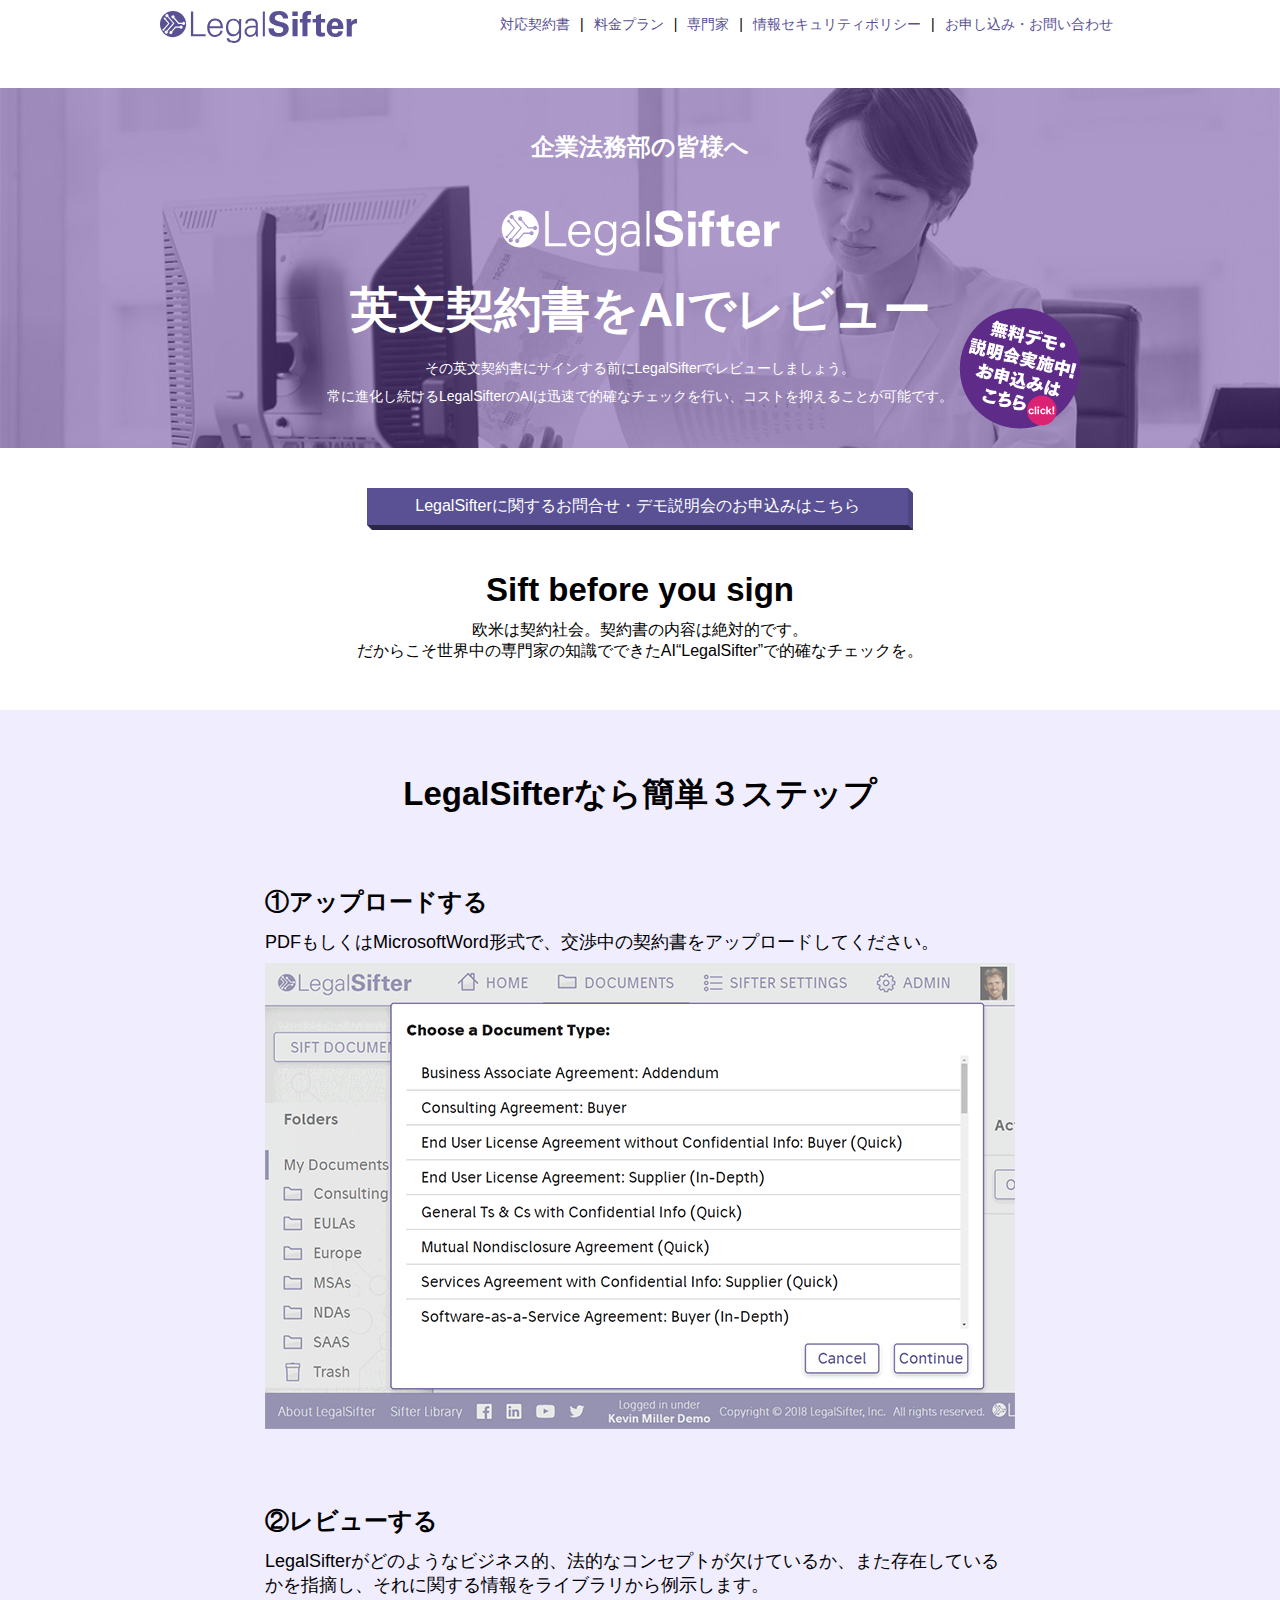
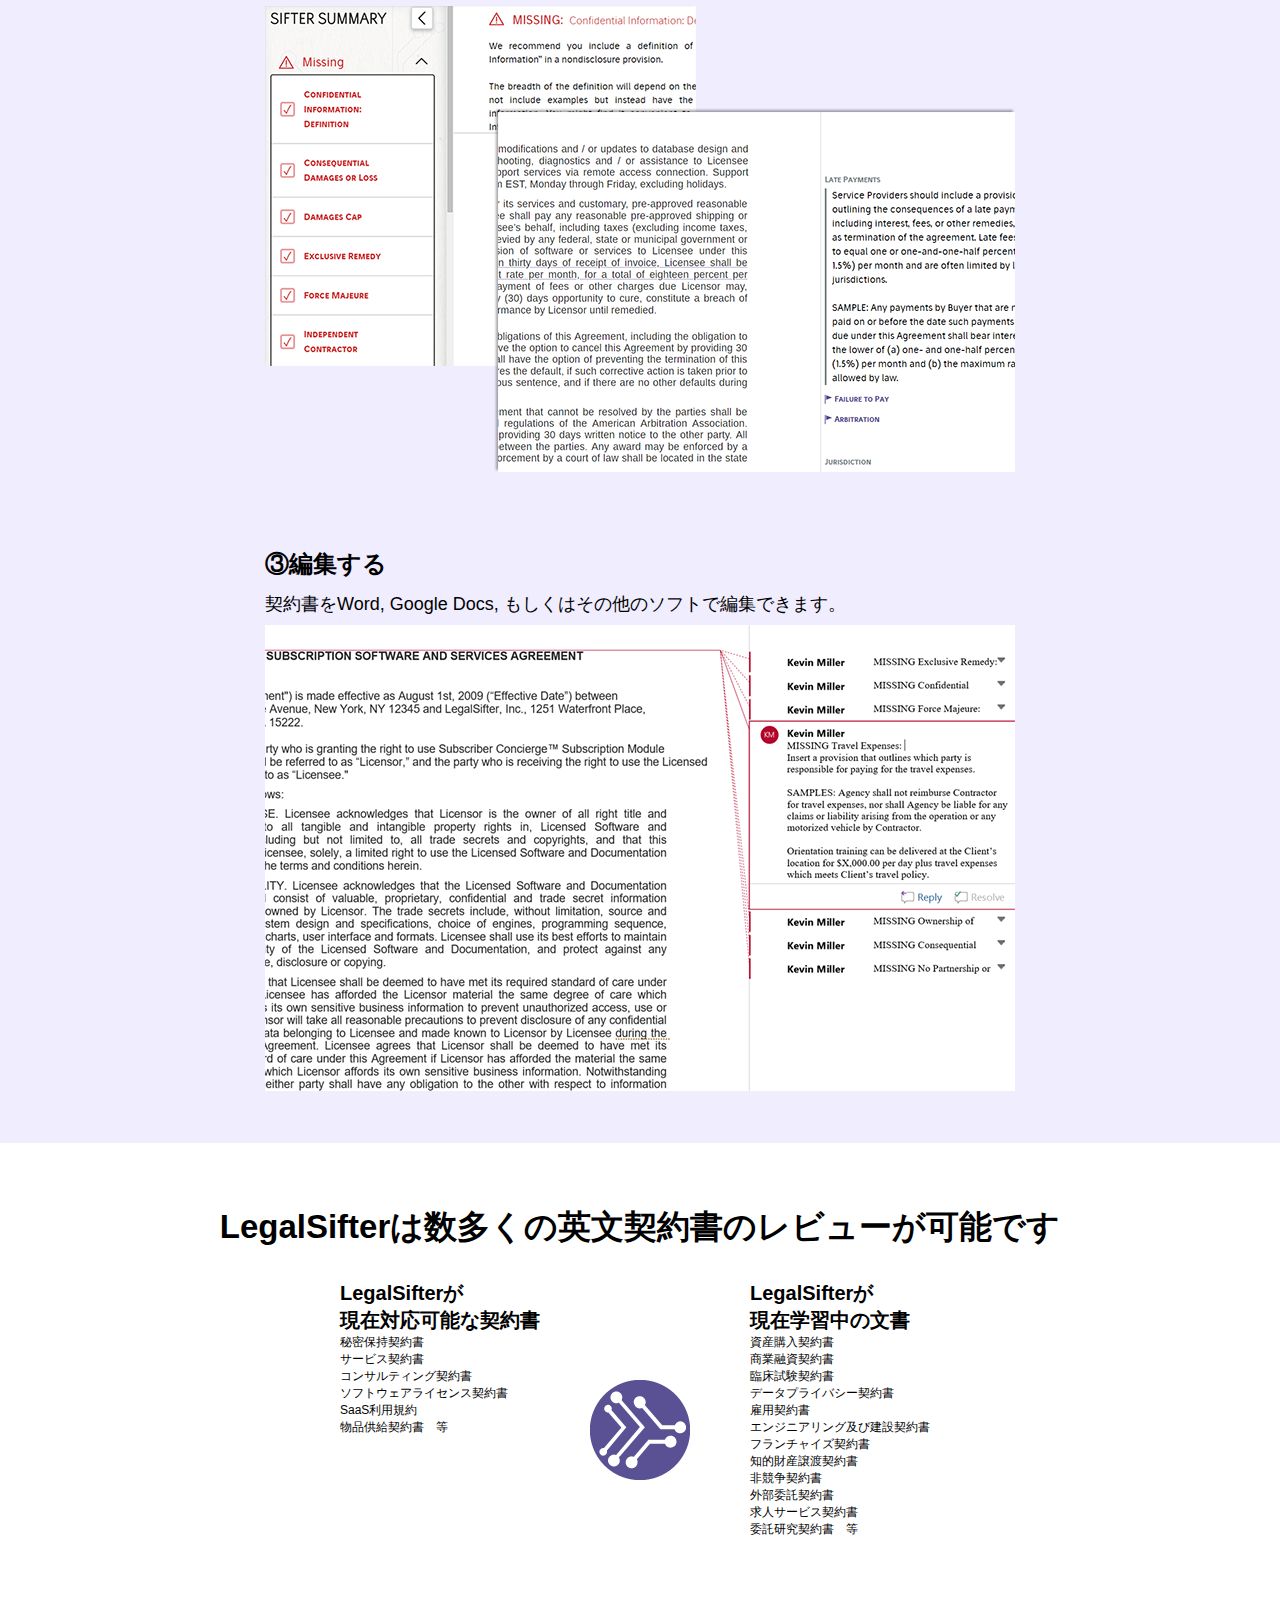
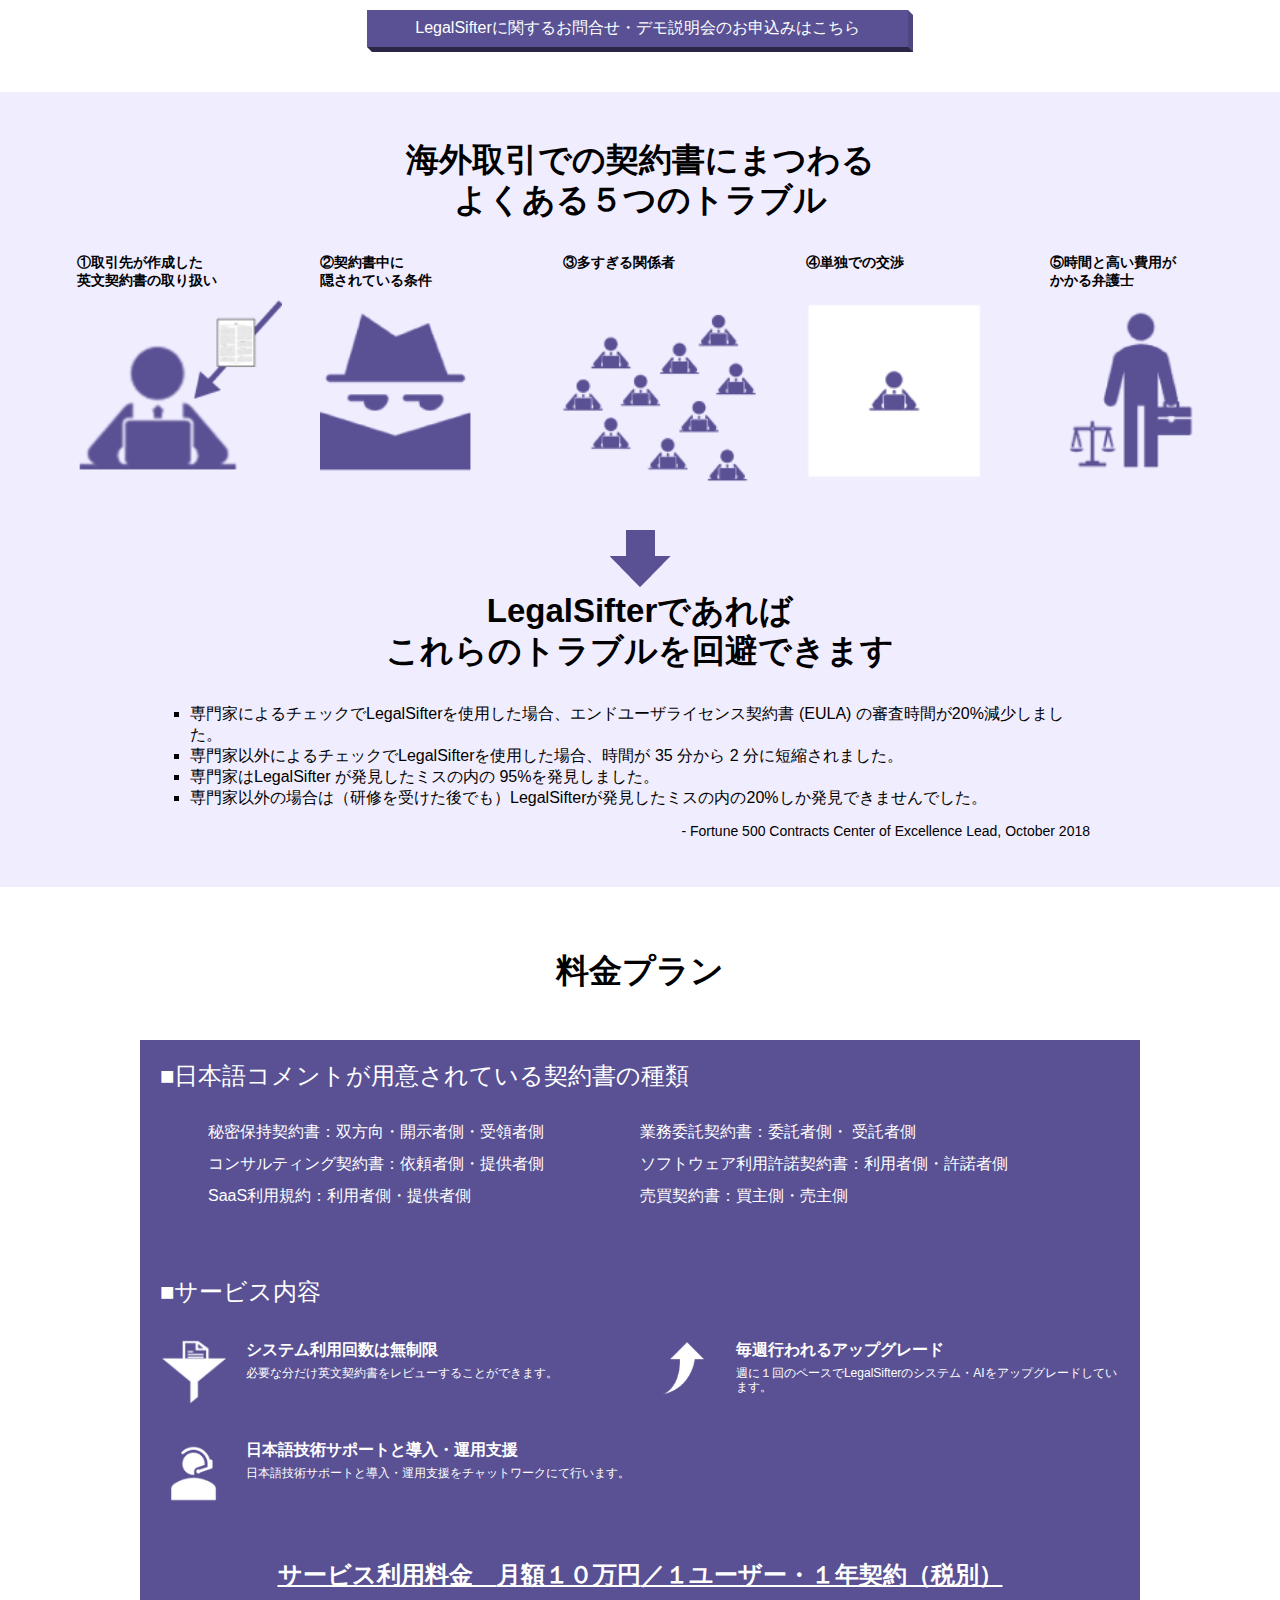
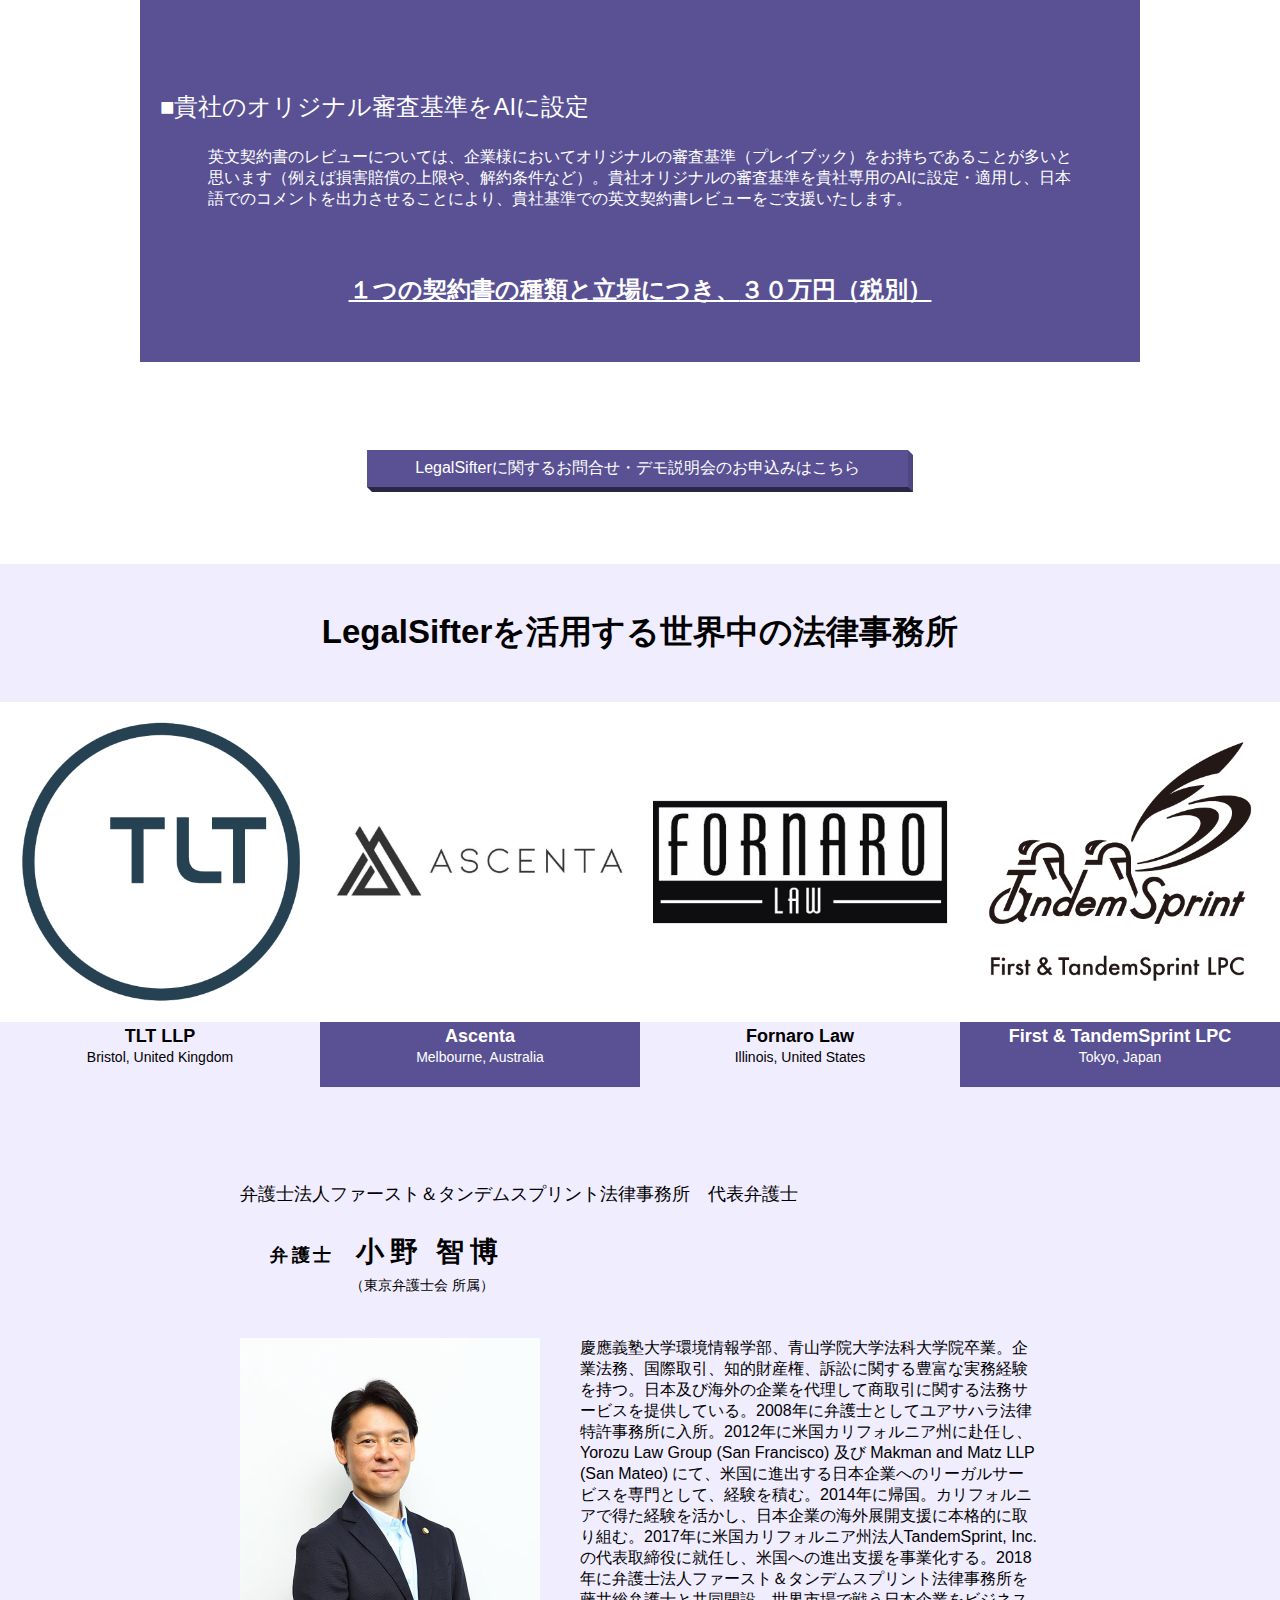
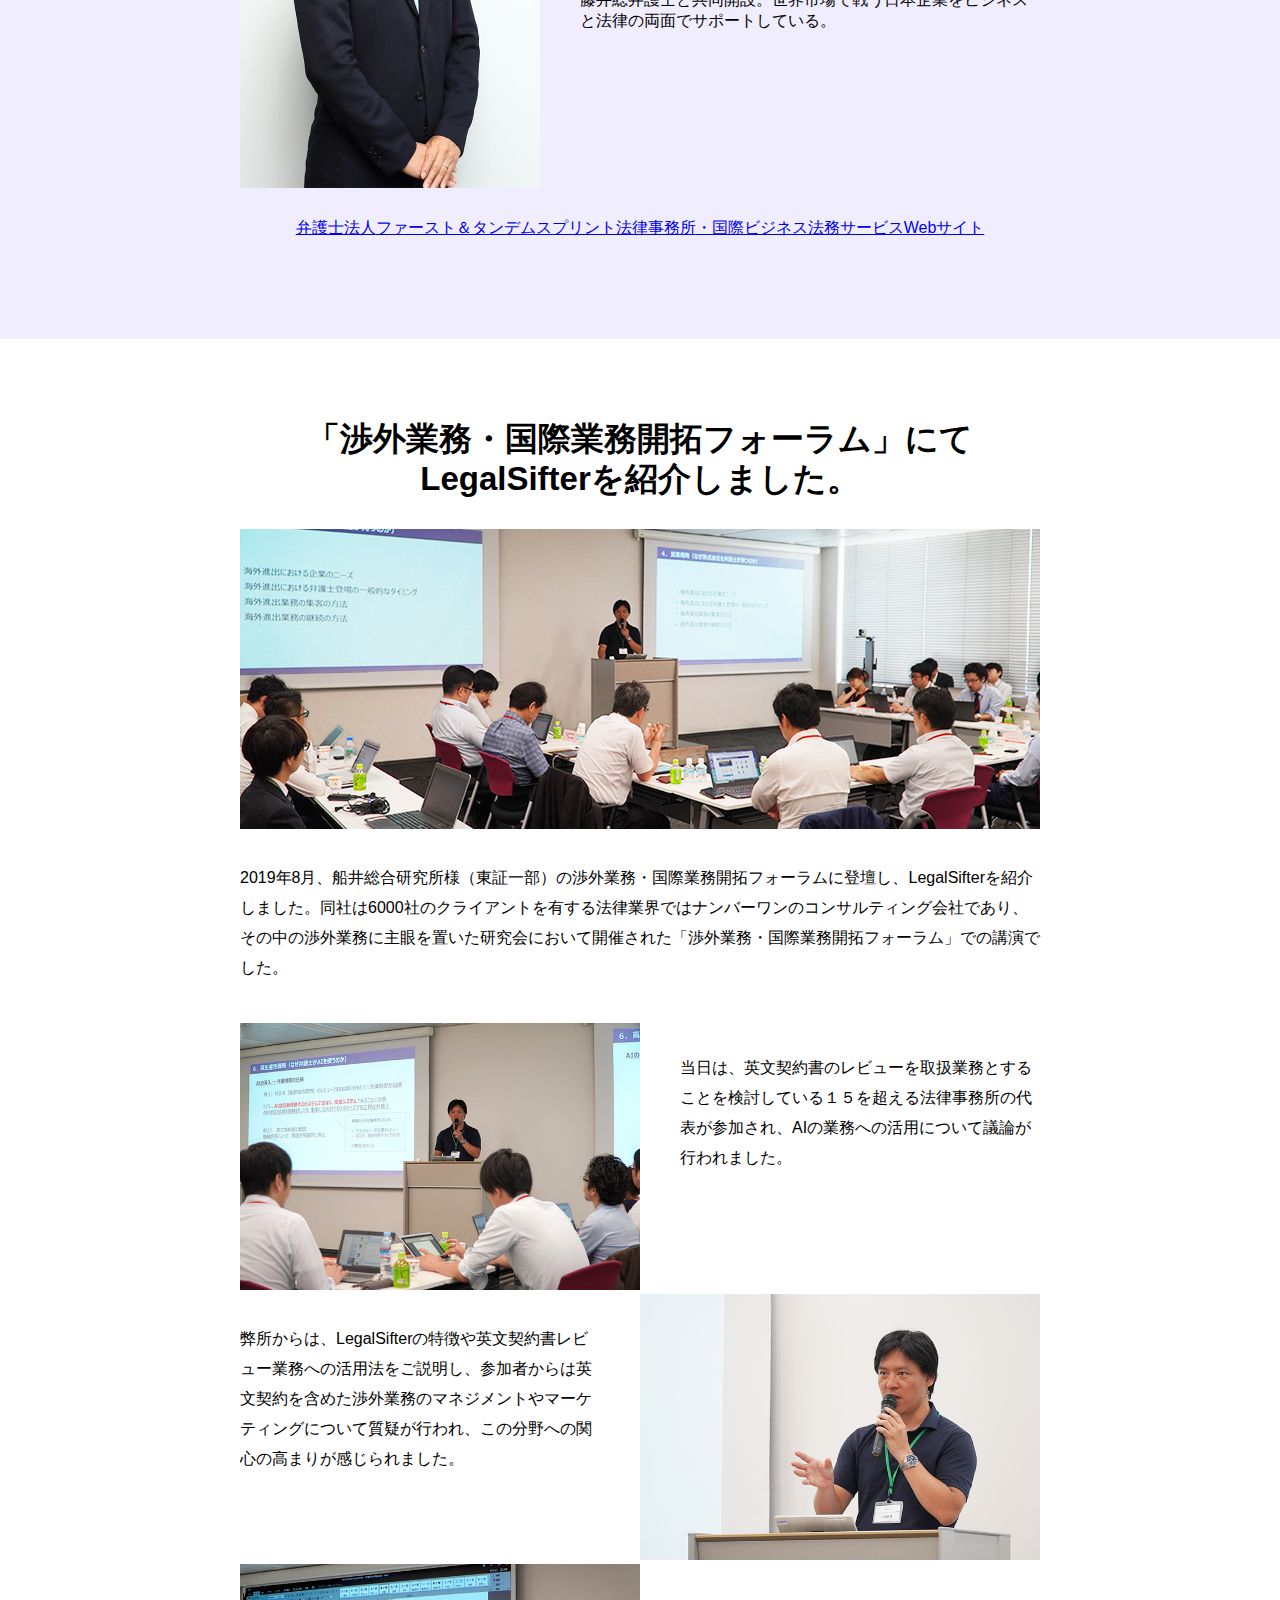
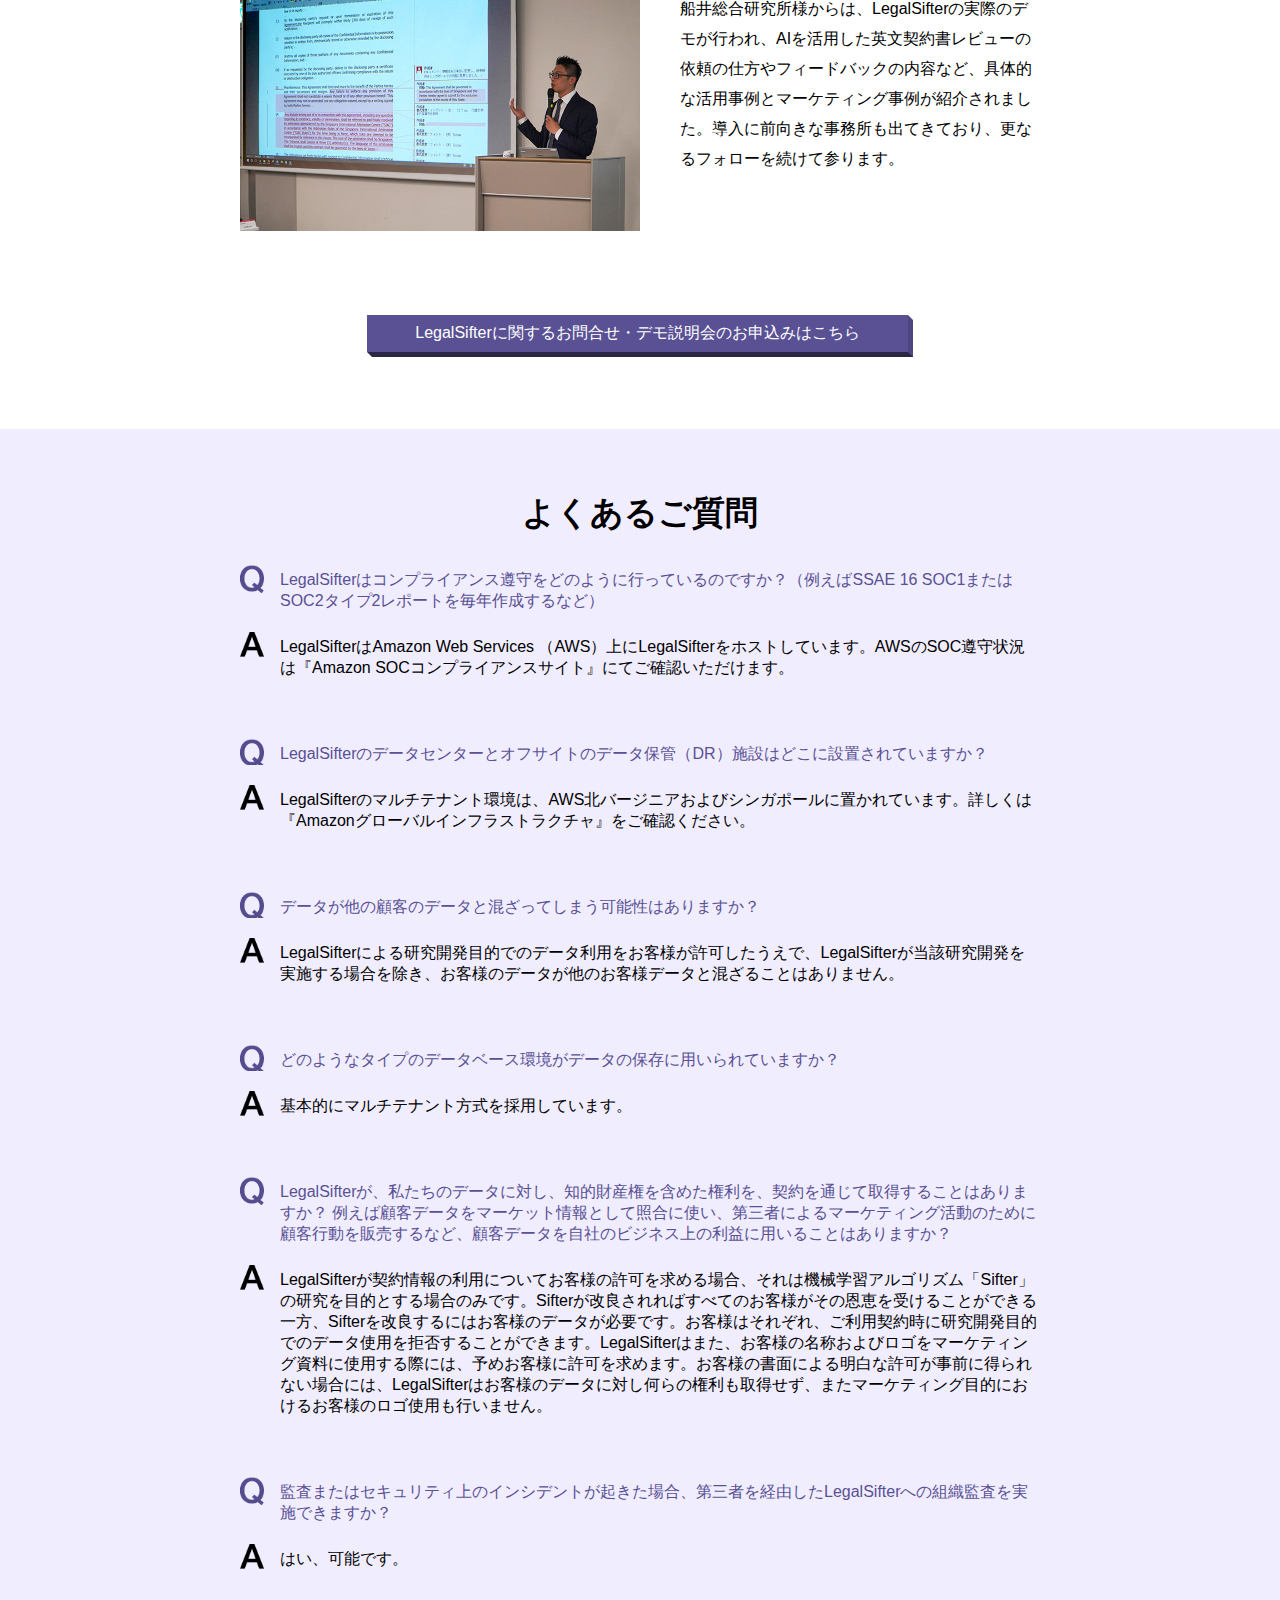
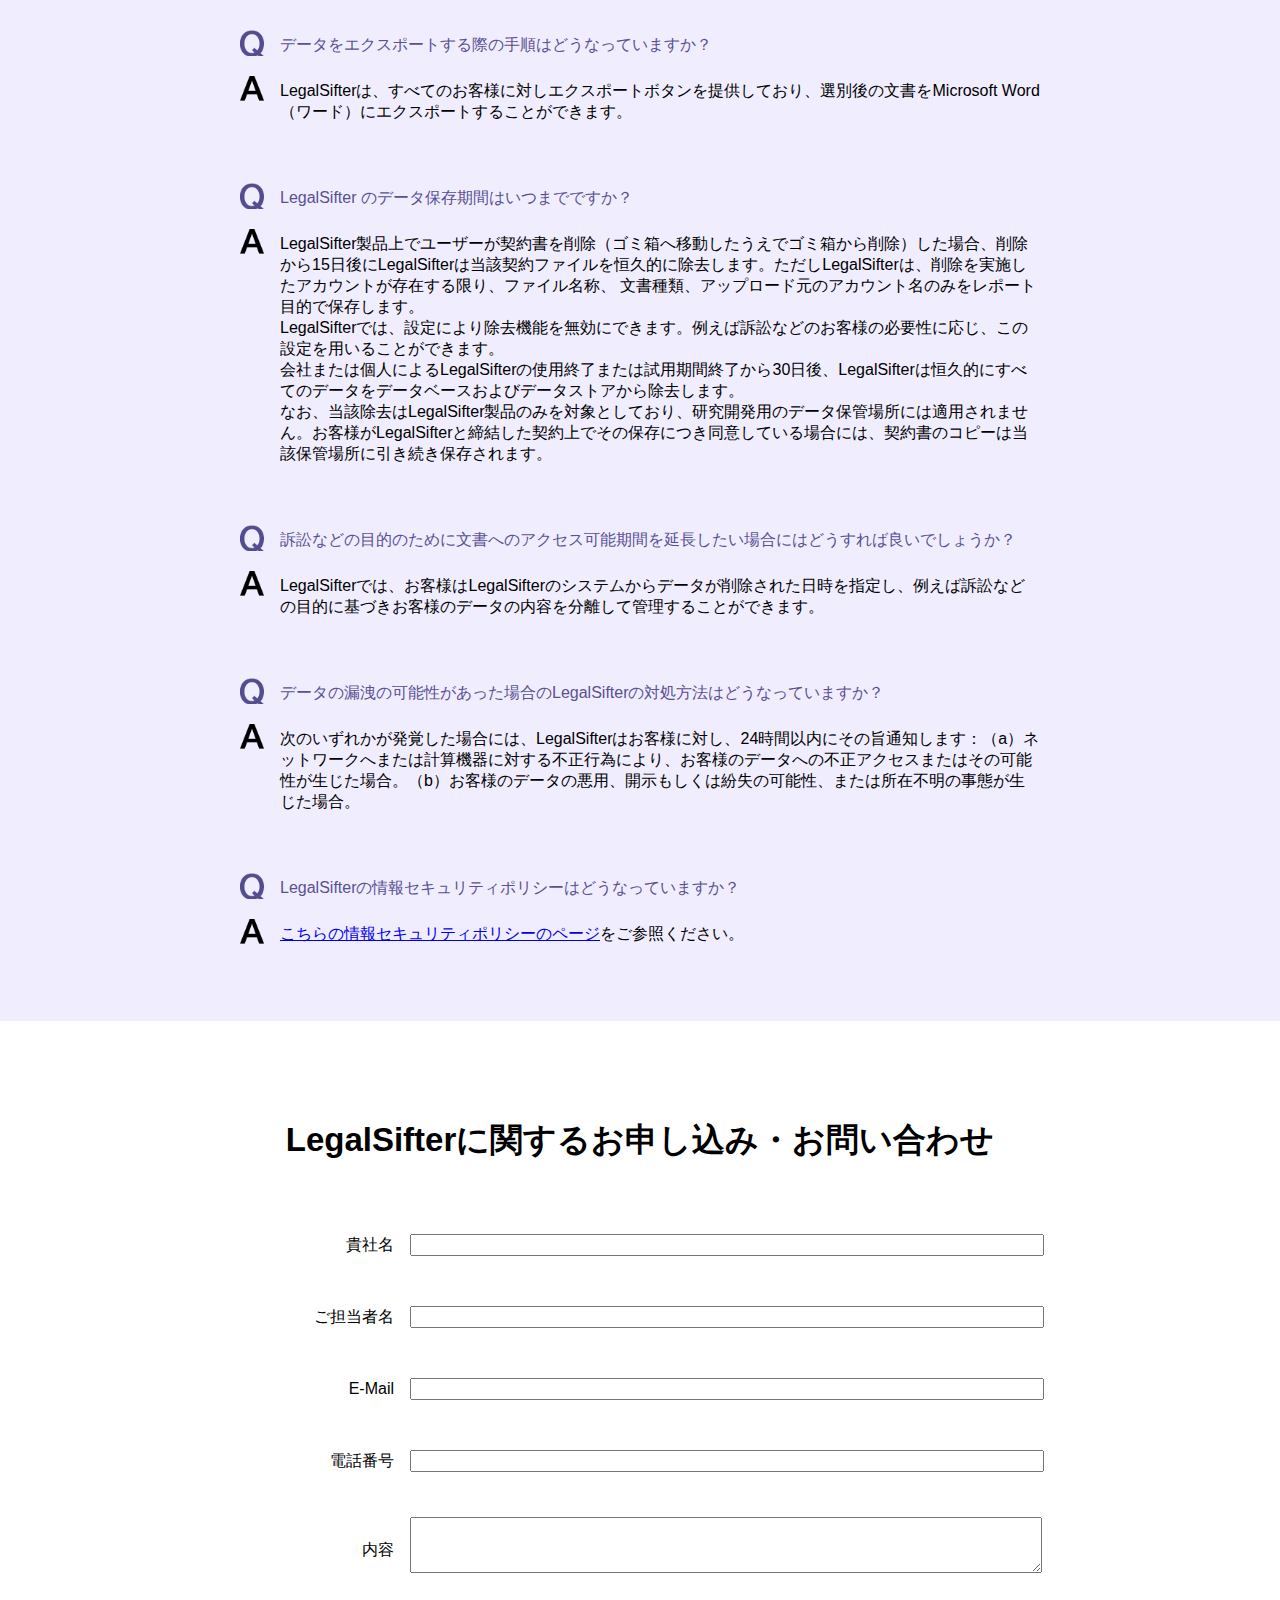
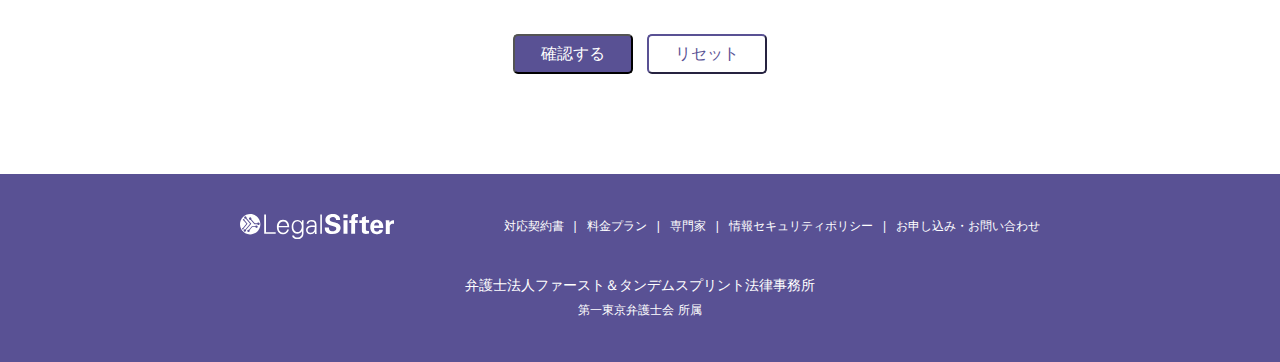
==== commit b3bc9347: "弁護士会の表示" ====
--- a/index.html
+++ b/index.html
@@ -22,7 +22,7 @@
 	</script>
 	<!-- End Google Tag Manager -->
 	<meta name="viewport" content="width=device-width,initial-scale=1.0">
-	<meta name="Description" content="LegalSifterは英文契約書をレビューするAIシステムです。">
+	<meta name="Description" content="LegalSifterは英文契約書をレビューするAIシステムです。 常に進化し続けるLegalSifterのAIは迅速で的確なチェックを行い、コストを抑えることが可能です。LegalSifterは数多くの英文契約書のレビューが可能です。">
 	<meta name="Keywords" content="LegalSifter,英文契約書,レビュー,AI">
 	<link rel="stylesheet" type="text/css" href="http://yui.yahooapis.com/3.18.1/build/cssreset/cssreset-min.css">
 	<link rel="stylesheet" type="text/css" href="css/reset.css">
@@ -369,13 +369,11 @@
 	</div>
 
 	<div class="block08">
-		<span class="block08bold"><a href="https://tandemsprint.com/" target="_blank">TademSprint, Inc. （米国カリフォルニア州）</a></span>及び <span class="block08bold"><a href="https://pm-lawyer.com/" target="_blank">弁護士法人ファースト＆タンデムスプリント法律事務所（日本）</a></span>は、英文契約書をAIでレビューする米国LegalSifter社のパートナーとして、日本における英文契約書レビューシステムの企業や法律事務所への導入と、業務への活用を支援しています。
 		<div class="block08-second">
 			<div id="eight2-lpc">
-				TademSprint, Inc.　代表取締役<br>
 				弁護士法人ファースト＆タンデムスプリント<br class="SPbr">法律事務所　代表弁護士
 			</div>
-			<div id="eight2-name"><span class="eight2-small">弁護士　</span>小野 智博</div>
+			<div id="eight2-name"><span class="eight2-small">弁護士　</span>小野 智博<br><span class="shozoku">（東京弁護士会 所属）</span></div>
 			<div class="overflow">
 				<div id="eight2-img"><img src="img/profile.jpg"></div>
 				<div id="eight2-txt">
@@ -584,9 +582,11 @@
 				</ul>
 			</div>
 		</div>
-		<div class="footsign pdg-btm1em pdg-top1em">
-			<a href="https://tandemsprint.com/" target="_blank">TandemSprint, Inc.</a><br>
-			<a href="https://first-tandemsprint.com/" target="_blank">弁護士法人ファースト＆タンデムスプリント法律事務所</a>
+		<div class="footsign">
+			<a href="https://first-tandemsprint.com/" target="_blank">
+				弁護士法人ファースト＆タンデムスプリント法律事務所<br>
+				<span>第一東京弁護士会 所属</span>
+			</a>
 		</div>
 	</div>
 	<p class="pagetop">
--- a/css/legalsifter.css
+++ b/css/legalsifter.css
@@ -629,7 +629,7 @@
 /* -=-=-=- PC 8段目（小野さんプロフィール）-=-=-=- */
 .block08-second {
 	width: 800px;
-	margin: 5em auto 0;
+	margin: 2em auto 0;
 	font-size: 16px;
 }
 #eight2-lpc {
@@ -641,9 +641,9 @@
 	font-size: 28px;
 	font-weight: 600;
 	font-family: "游明朝", YuMincho, "ヒラギノ明朝 ProN W3", "Hiragino Mincho ProN", "HG明朝E", "ＭＳ Ｐ明朝", "ＭＳ 明朝", serif;
-	padding-left: 30px;
+	padding: 30px 0 40px 30px;
 	letter-spacing: 0.2em;
-	line-height: 70px;
+	line-height: 25px;
 	
 }
 #eight2-name .eight2-small {
@@ -662,6 +662,12 @@
 #eight2-url {
 	text-align: center;
 	margin-top: 30px;
+}
+.shozoku {
+	font-size: 14px;
+	font-weight: 400;
+	letter-spacing: 0;
+	padding-left: 80px;
 }
 /* -=-=-=- PC 10段目 講演記事 -=-=-=- */
 .block10 {
@@ -825,7 +831,7 @@
 .footwrap {
 	background-color: #595194;
 	width: 100%;
-	padding-top: 20px;
+	padding: 40px 0;
 }
 .footer {
 	width: 800px;
@@ -855,11 +861,14 @@
 	font-size: 14px;
 	text-align: center;
 	line-height: 24px;
-	margin-top: 0;
+	margin-top: 30px;
 }
 .footsign a {
 	text-decoration: none;
 	color: #fff;
+}
+.footsign a span {
+	font-size: 12px;
 }
 /* ------------ To the TOP ------------ */
 .pagetop {
@@ -1342,7 +1351,7 @@
 /* -=-=-=- SP 8段目（小野さんプロフィール）-=-=-=- */
 .block08-second {
 	width: 100%;
-	margin: 5em auto 0;
+	margin: 2em auto 0;
 	font-size: 16px;
 }
 #eight2-lpc {
@@ -1352,8 +1361,8 @@
 }
 #eight2-name {
 	font-size: 21px;
-	padding-left: 0px;
-	line-height: 50px;
+	padding: 20px 0 30px 0;
+	line-height: 20px;
 	text-align: center;
 }
 #eight2-name .eight2-small {
@@ -1380,6 +1389,12 @@
 	text-align: center;
 	margin-top: 30px;
 	line-height: 24px;
+}
+.shozoku {
+	font-size: 12px;
+	font-weight: 400;
+	letter-spacing: 0;
+	padding-left: 65px;
 }
 /* -=-=-=- SP 10段目 講演記事 -=-=-=- */
 .block10 {
@@ -1483,7 +1498,7 @@
 /* -=-=-=- SP フッター -=-=-=- */
 .footwrap {
 	width: 100%;
-	padding-top: 20px;
+	padding-top: 30px;
 }
 .footer {
 	width: 90%;
@@ -1510,7 +1525,7 @@
 }
 .footsign {
 	font-size: 12px;
-	margin-top: -1em;
+	margin-top: 0;
 }
 .footsign a {
 	text-decoration: none;
